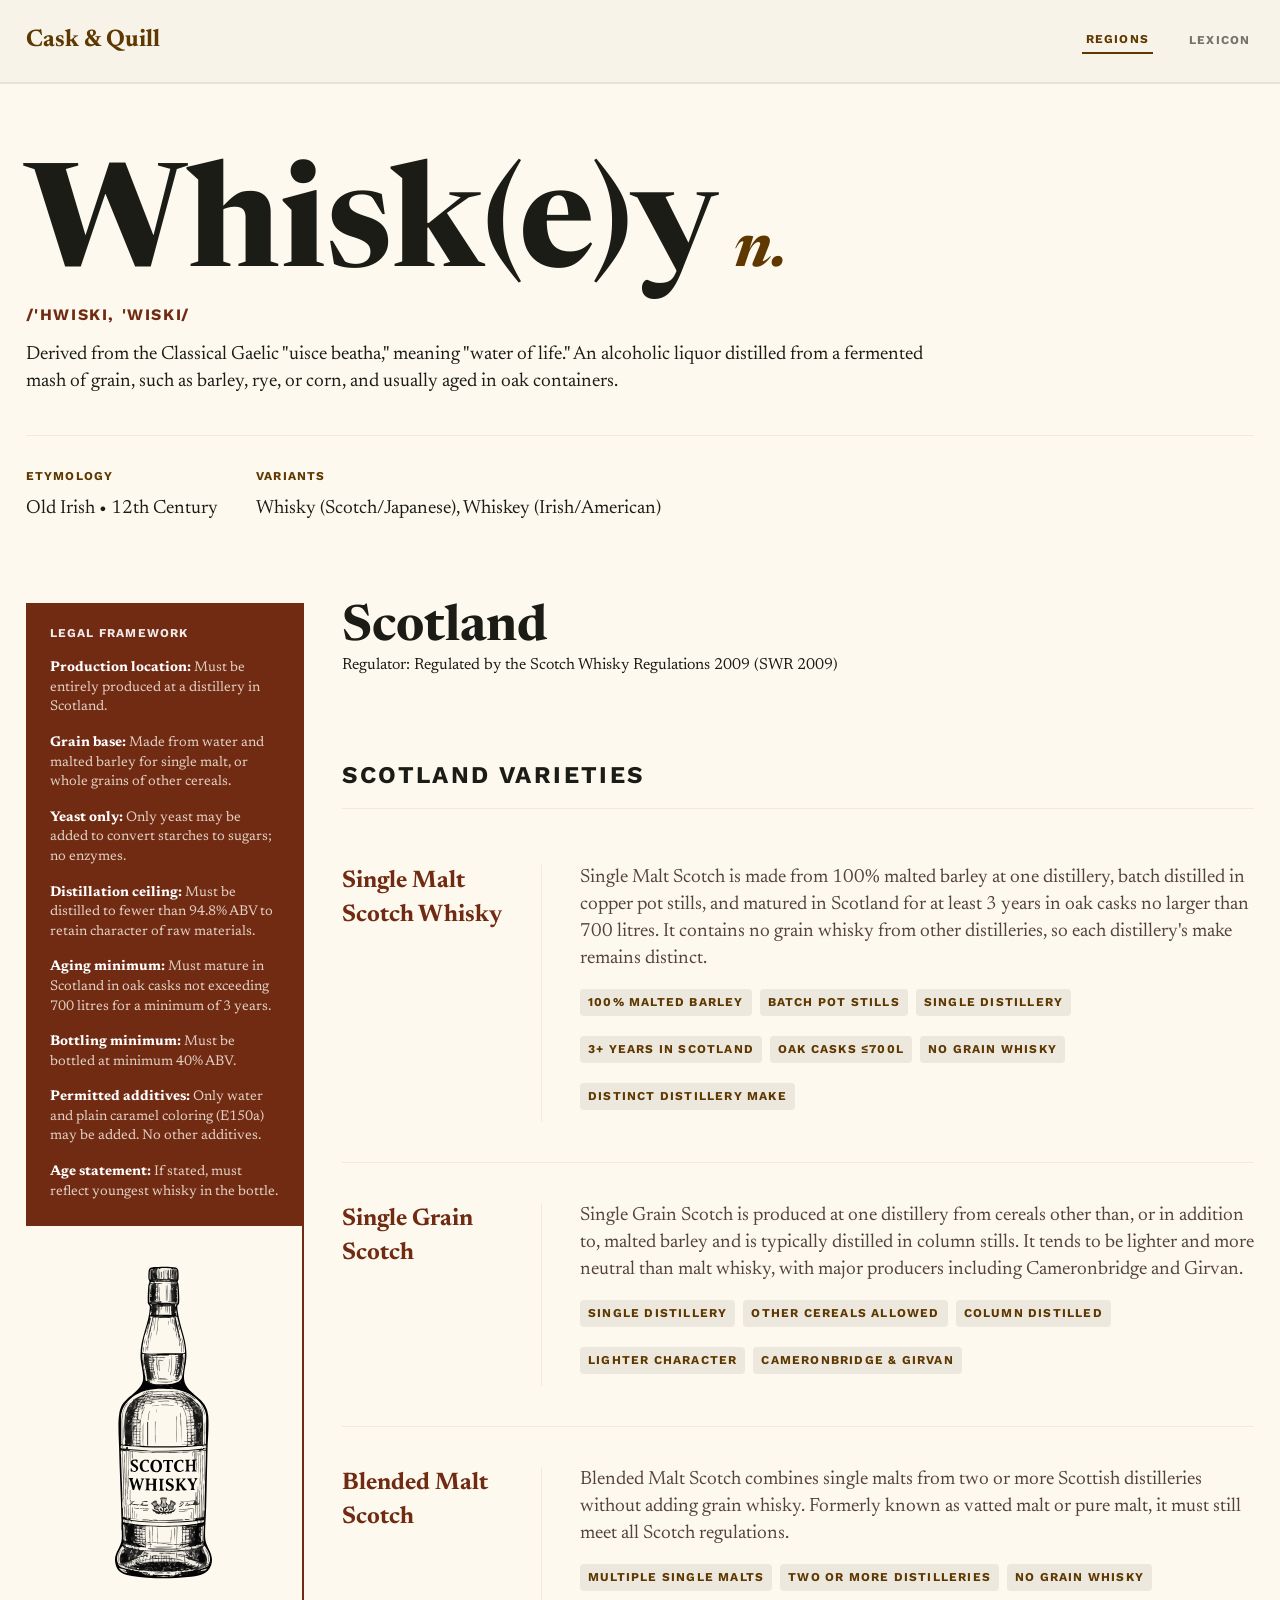
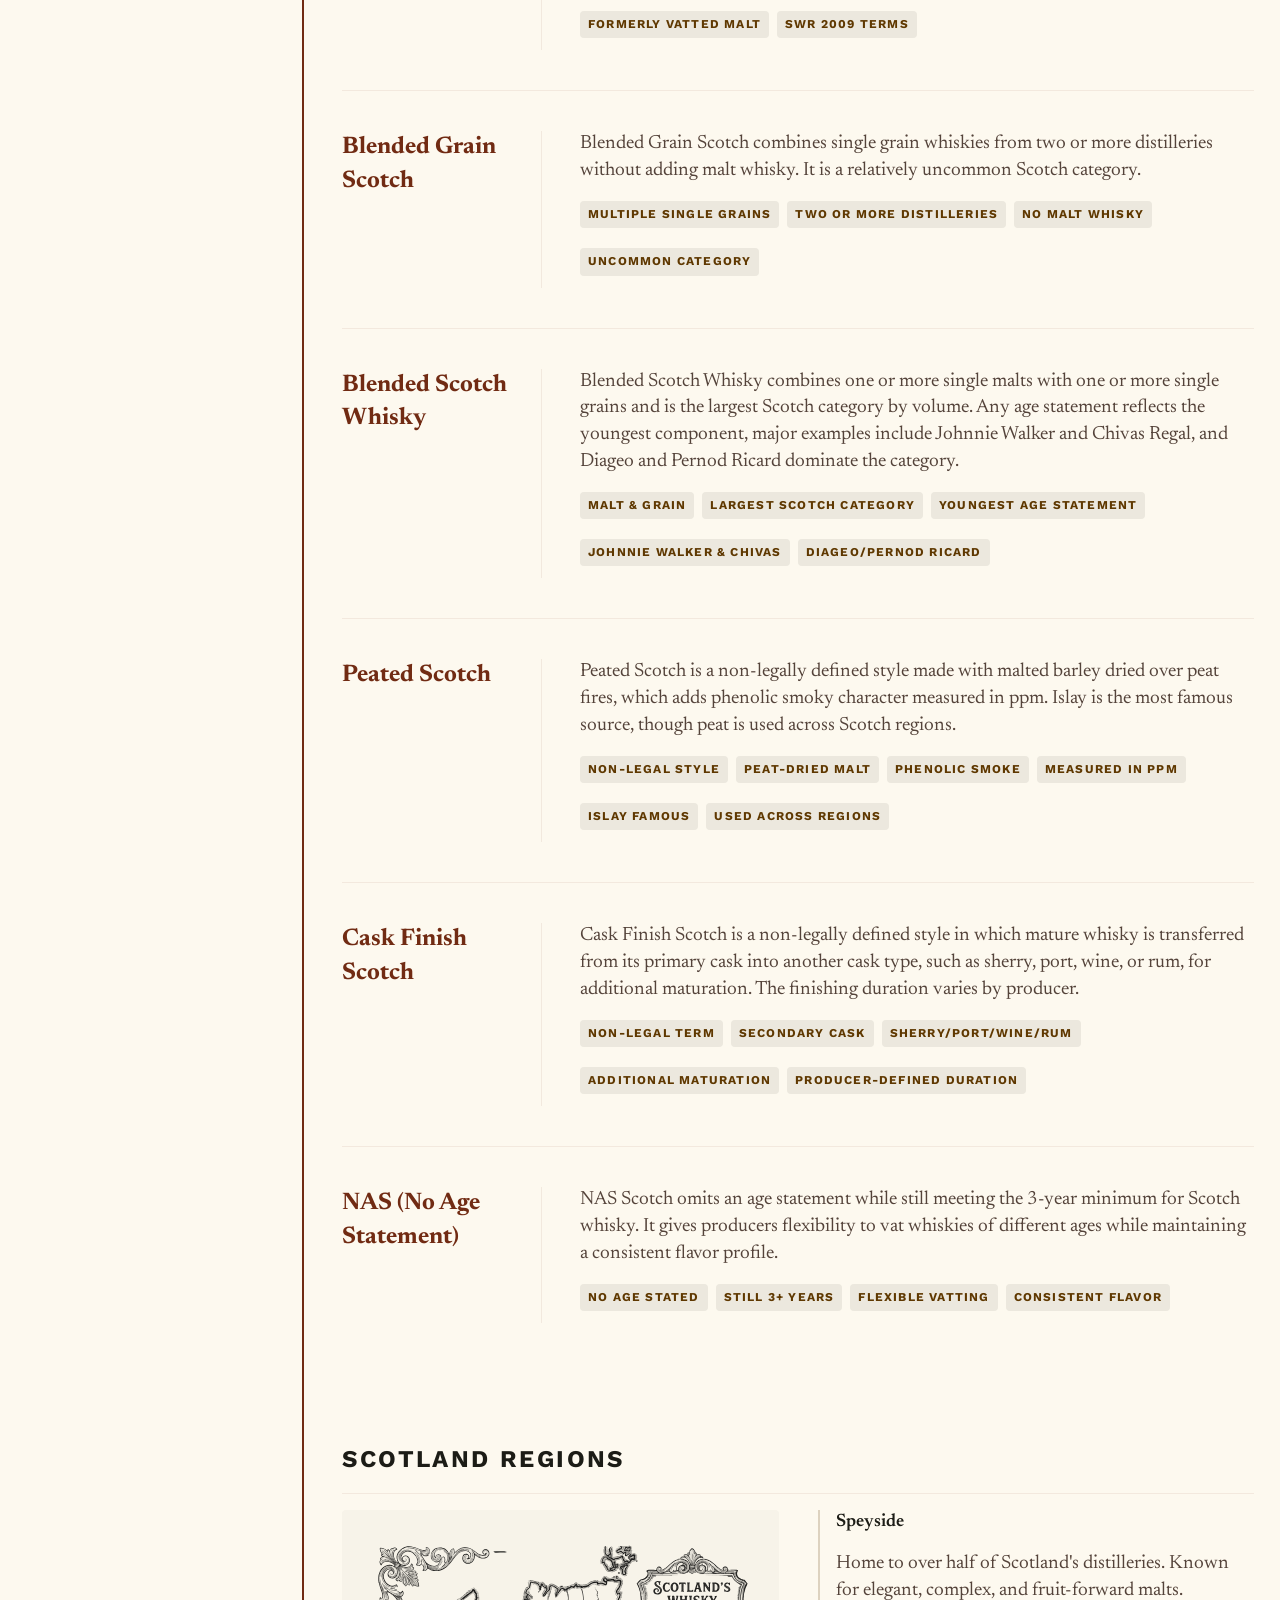
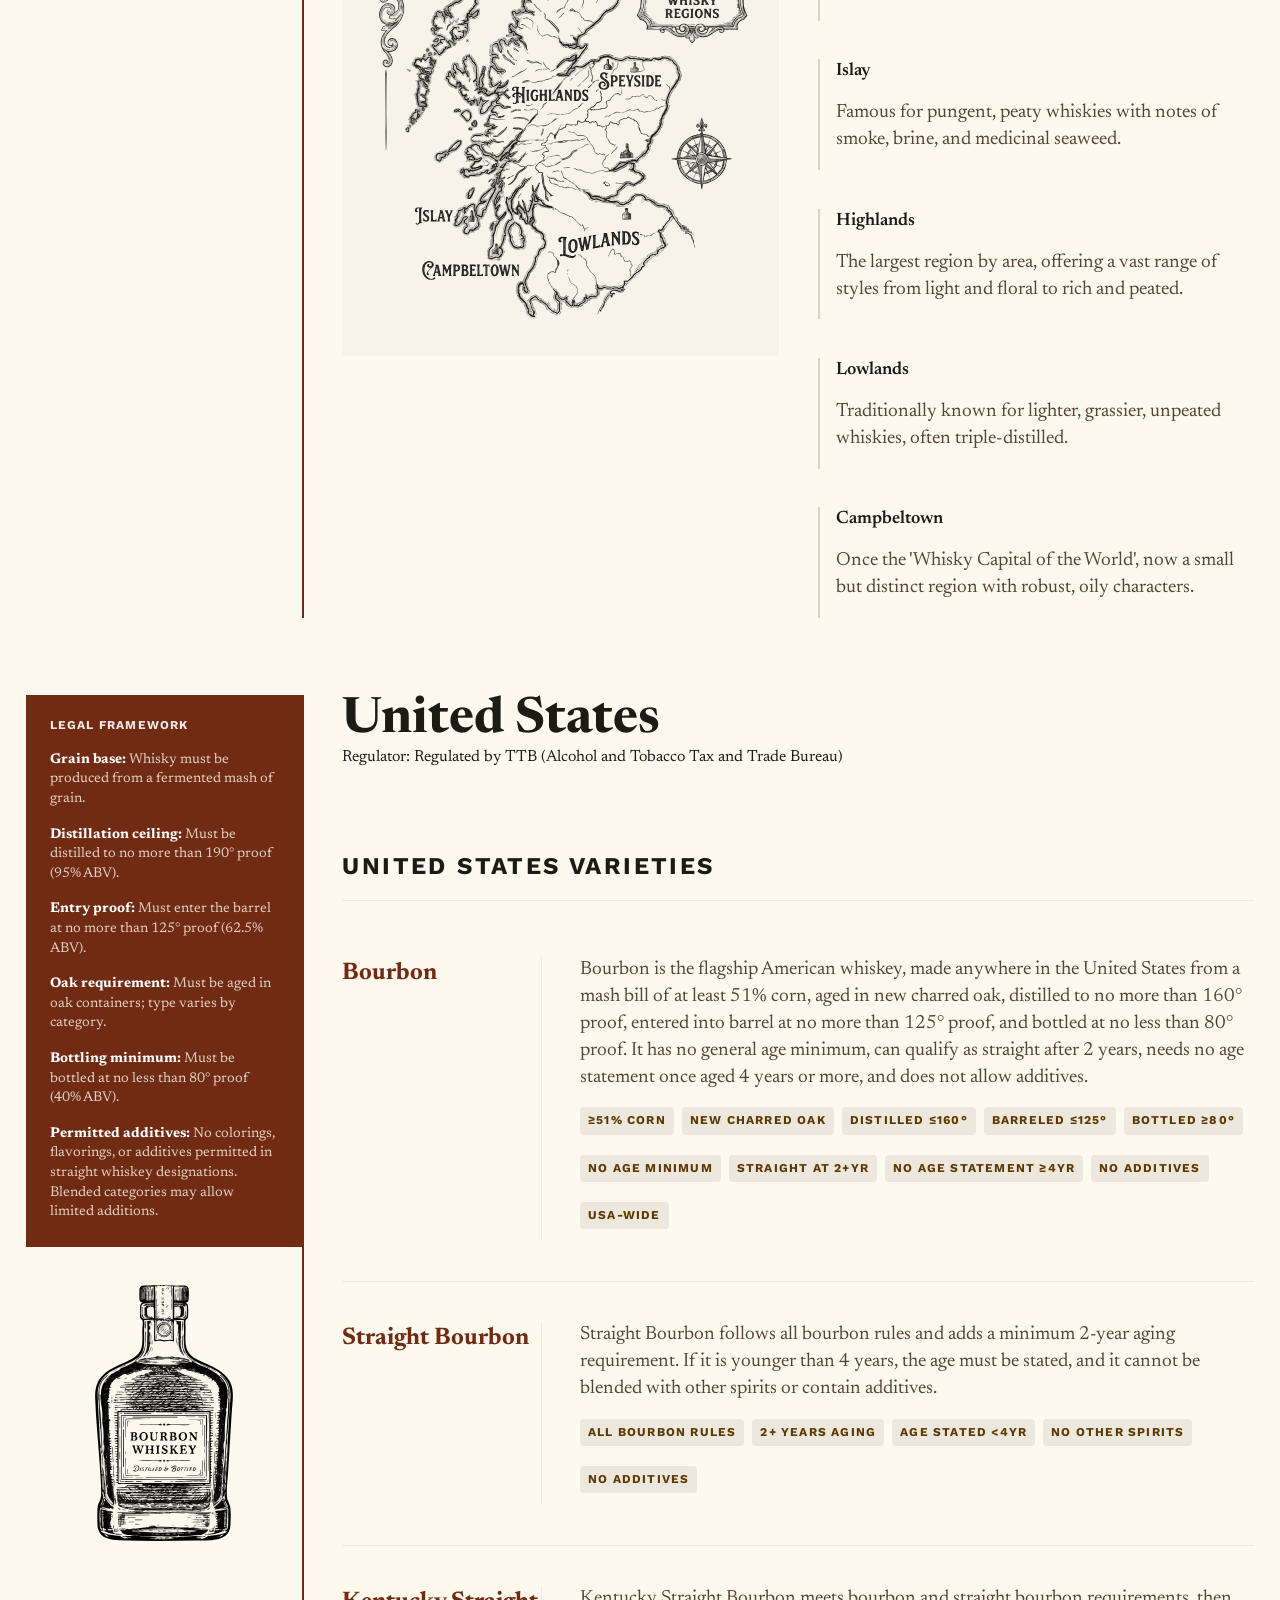
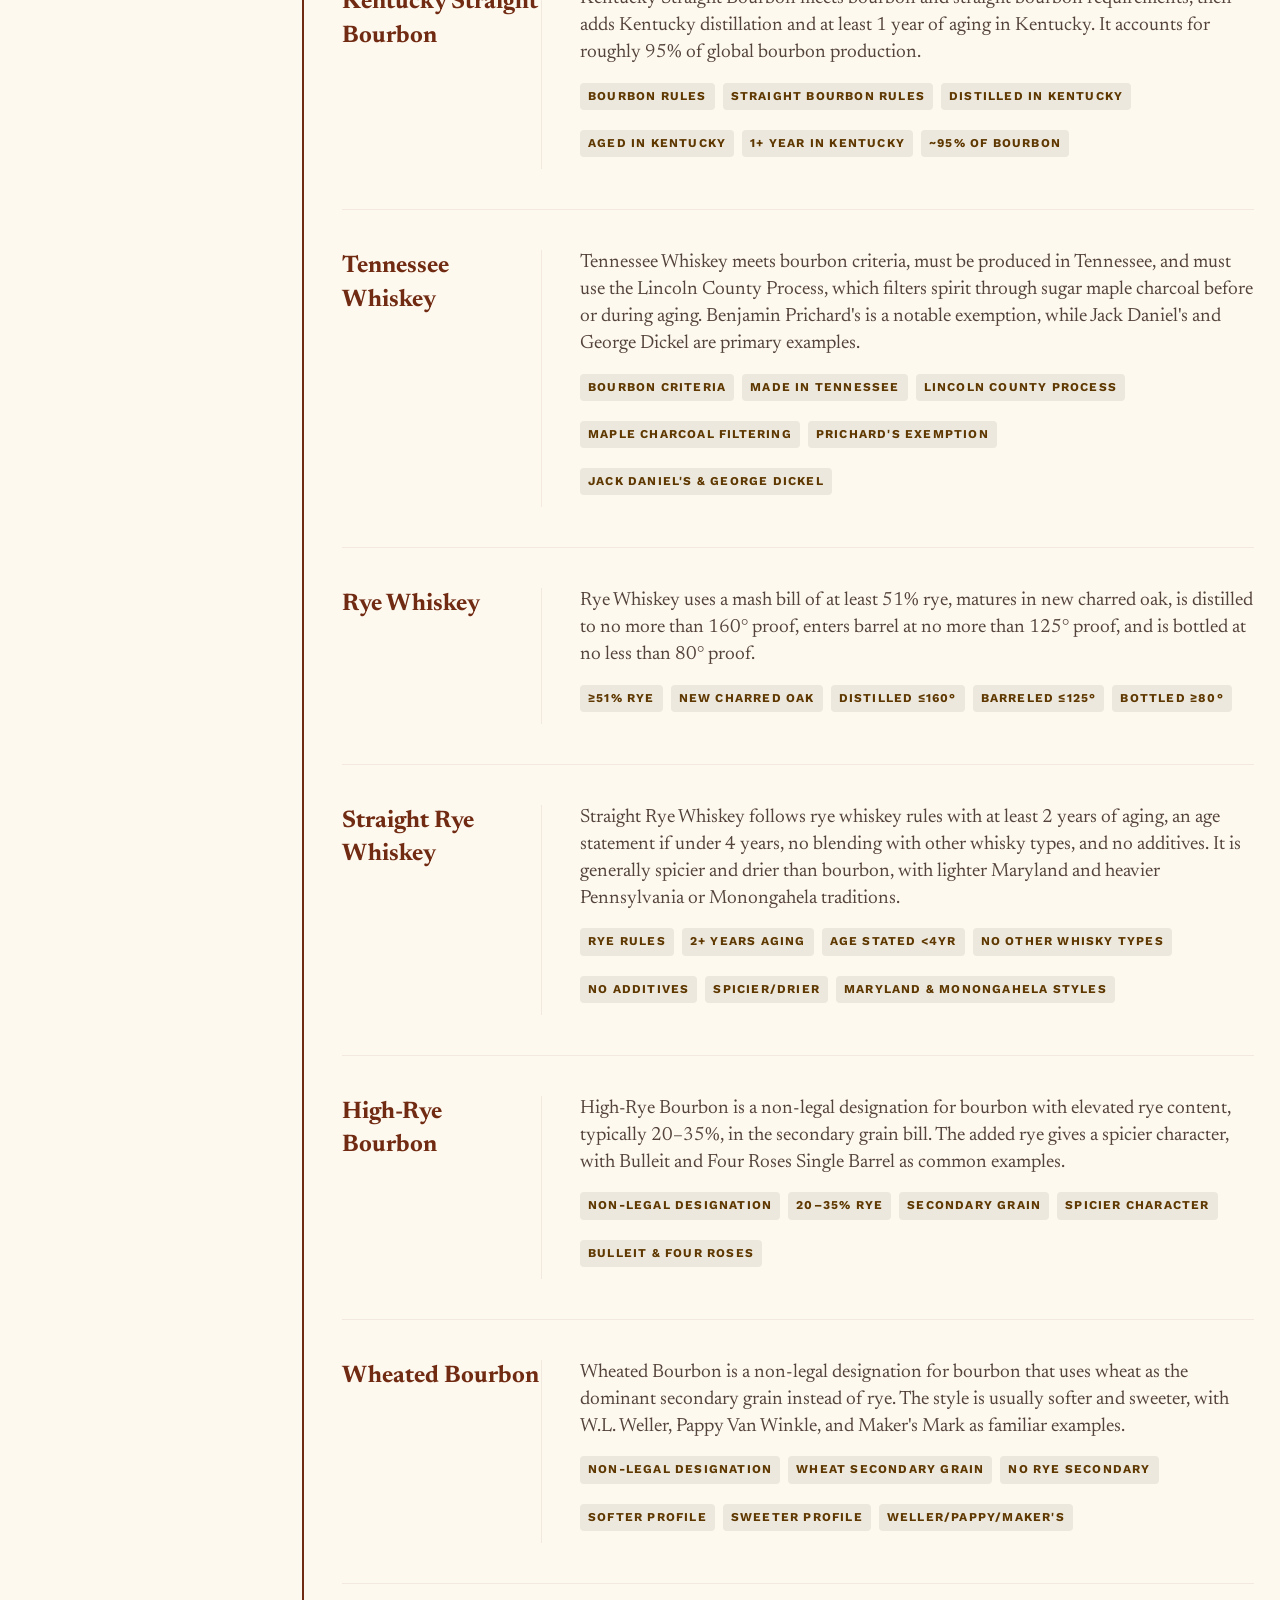
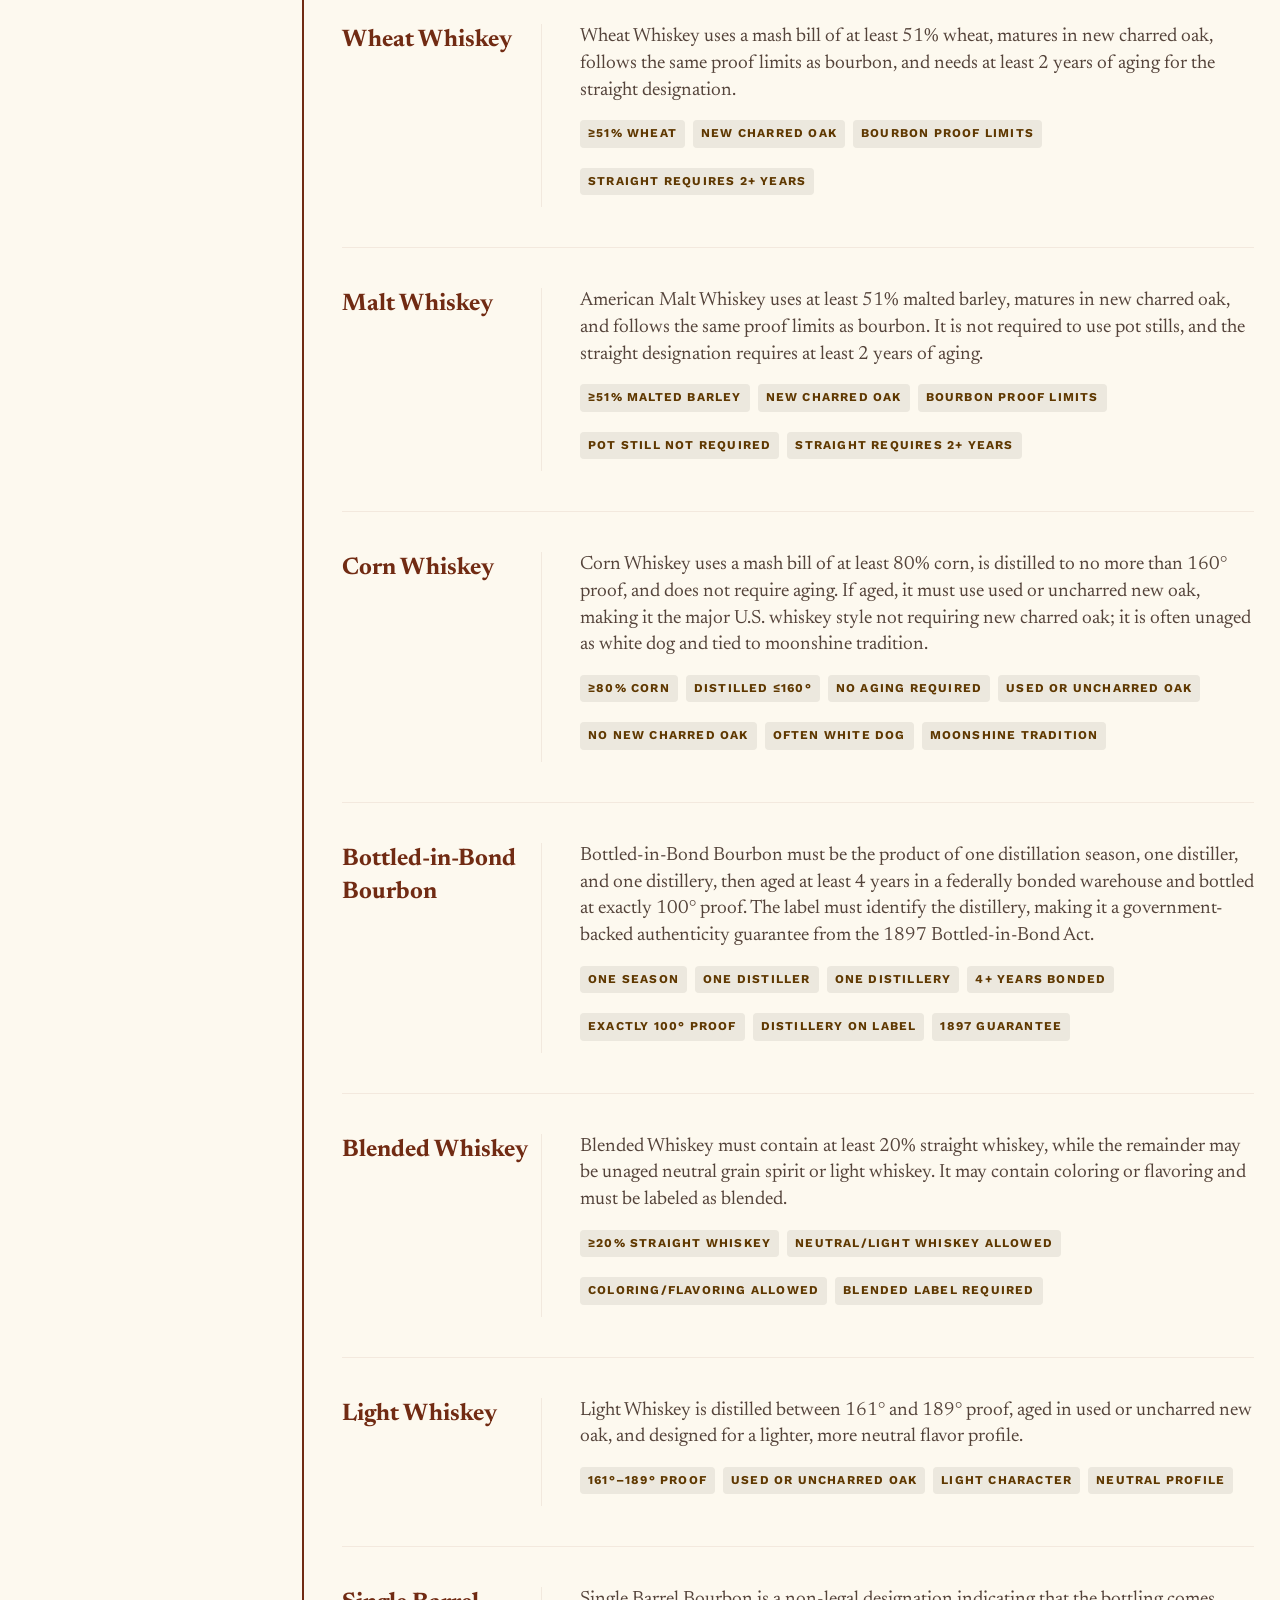
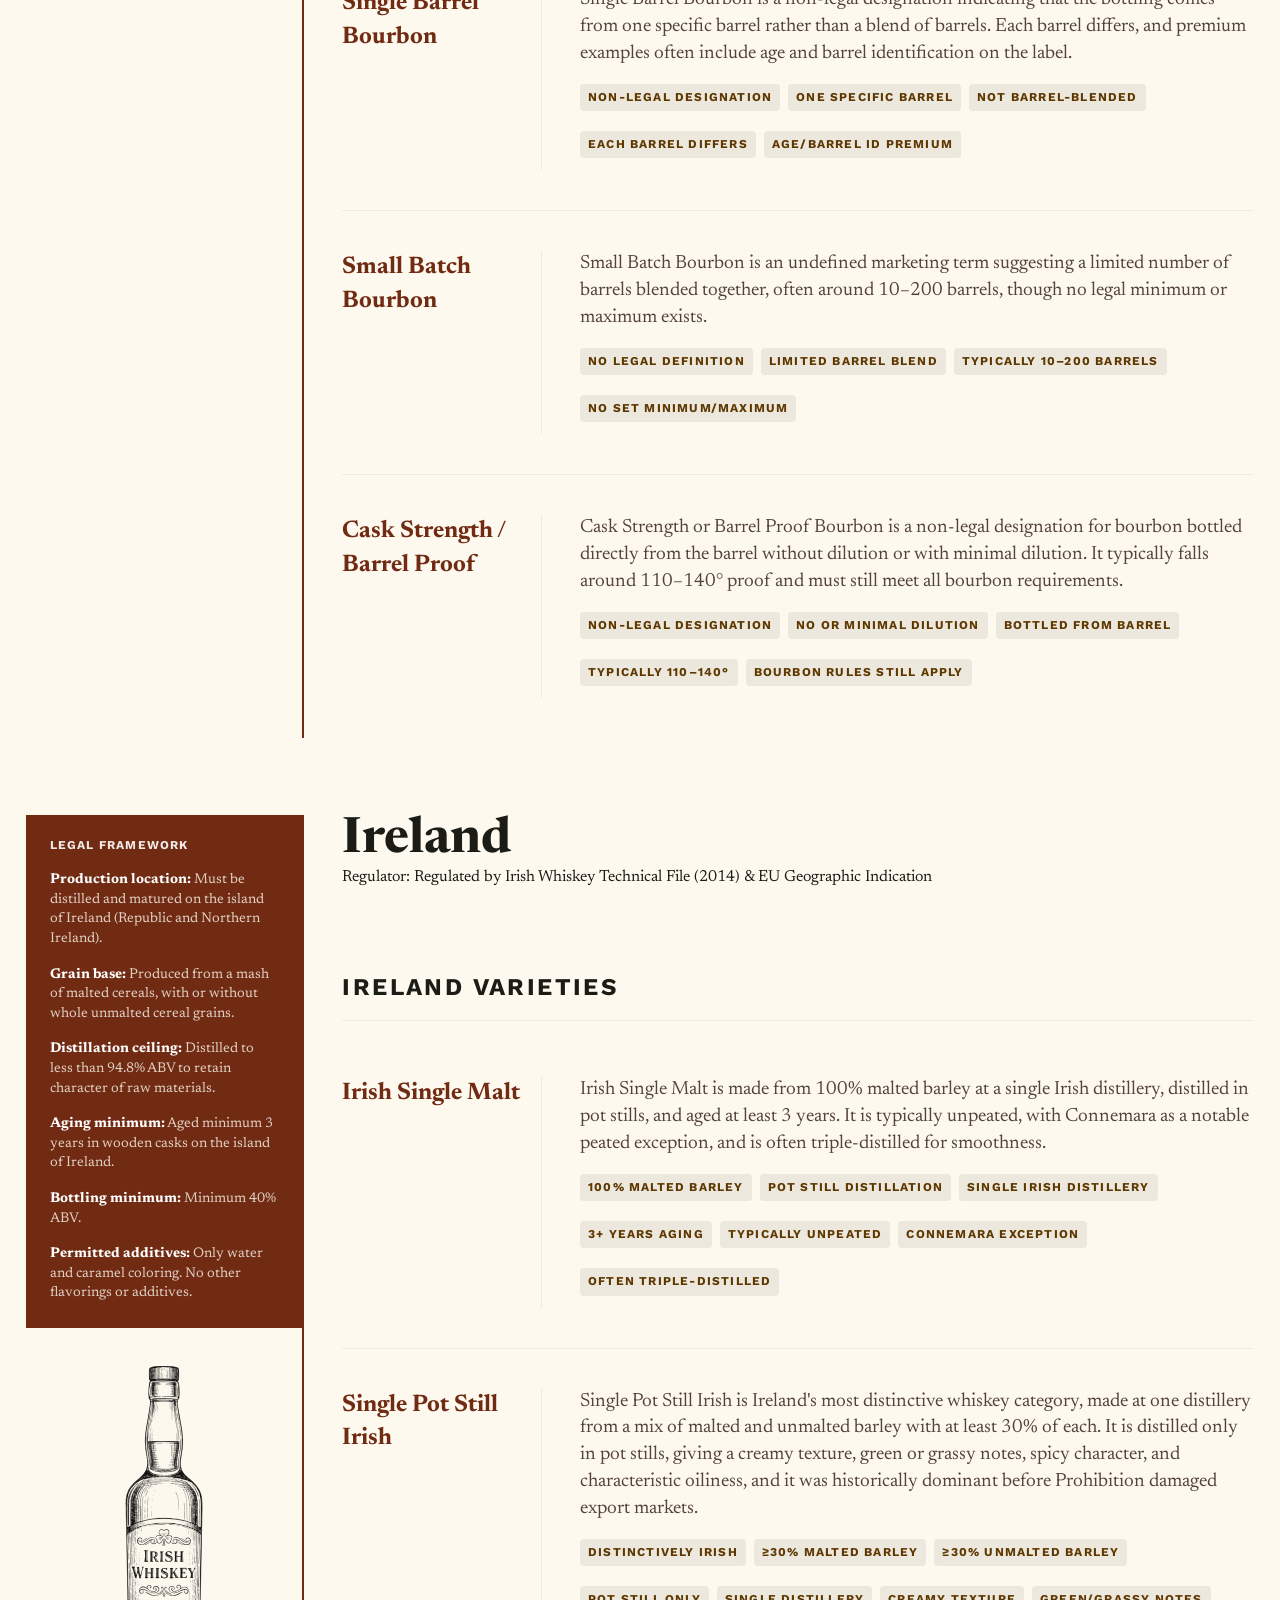
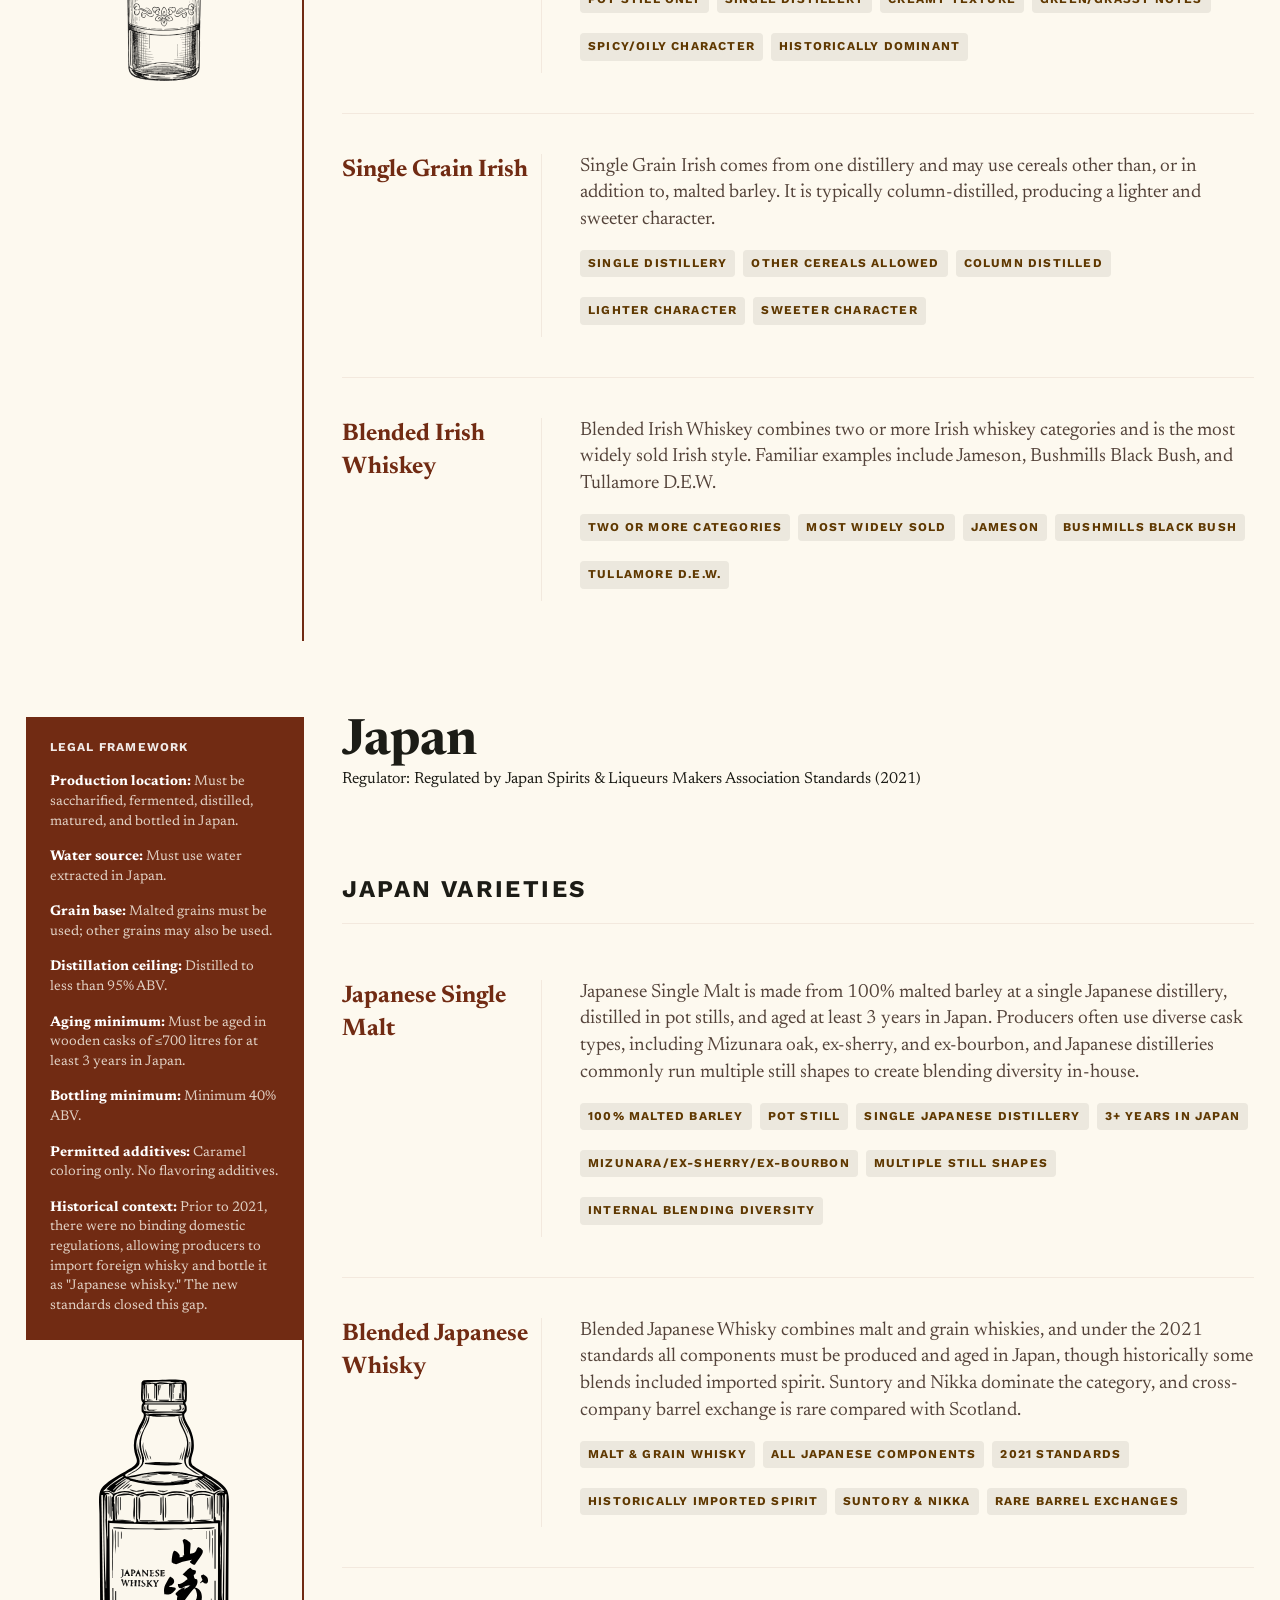
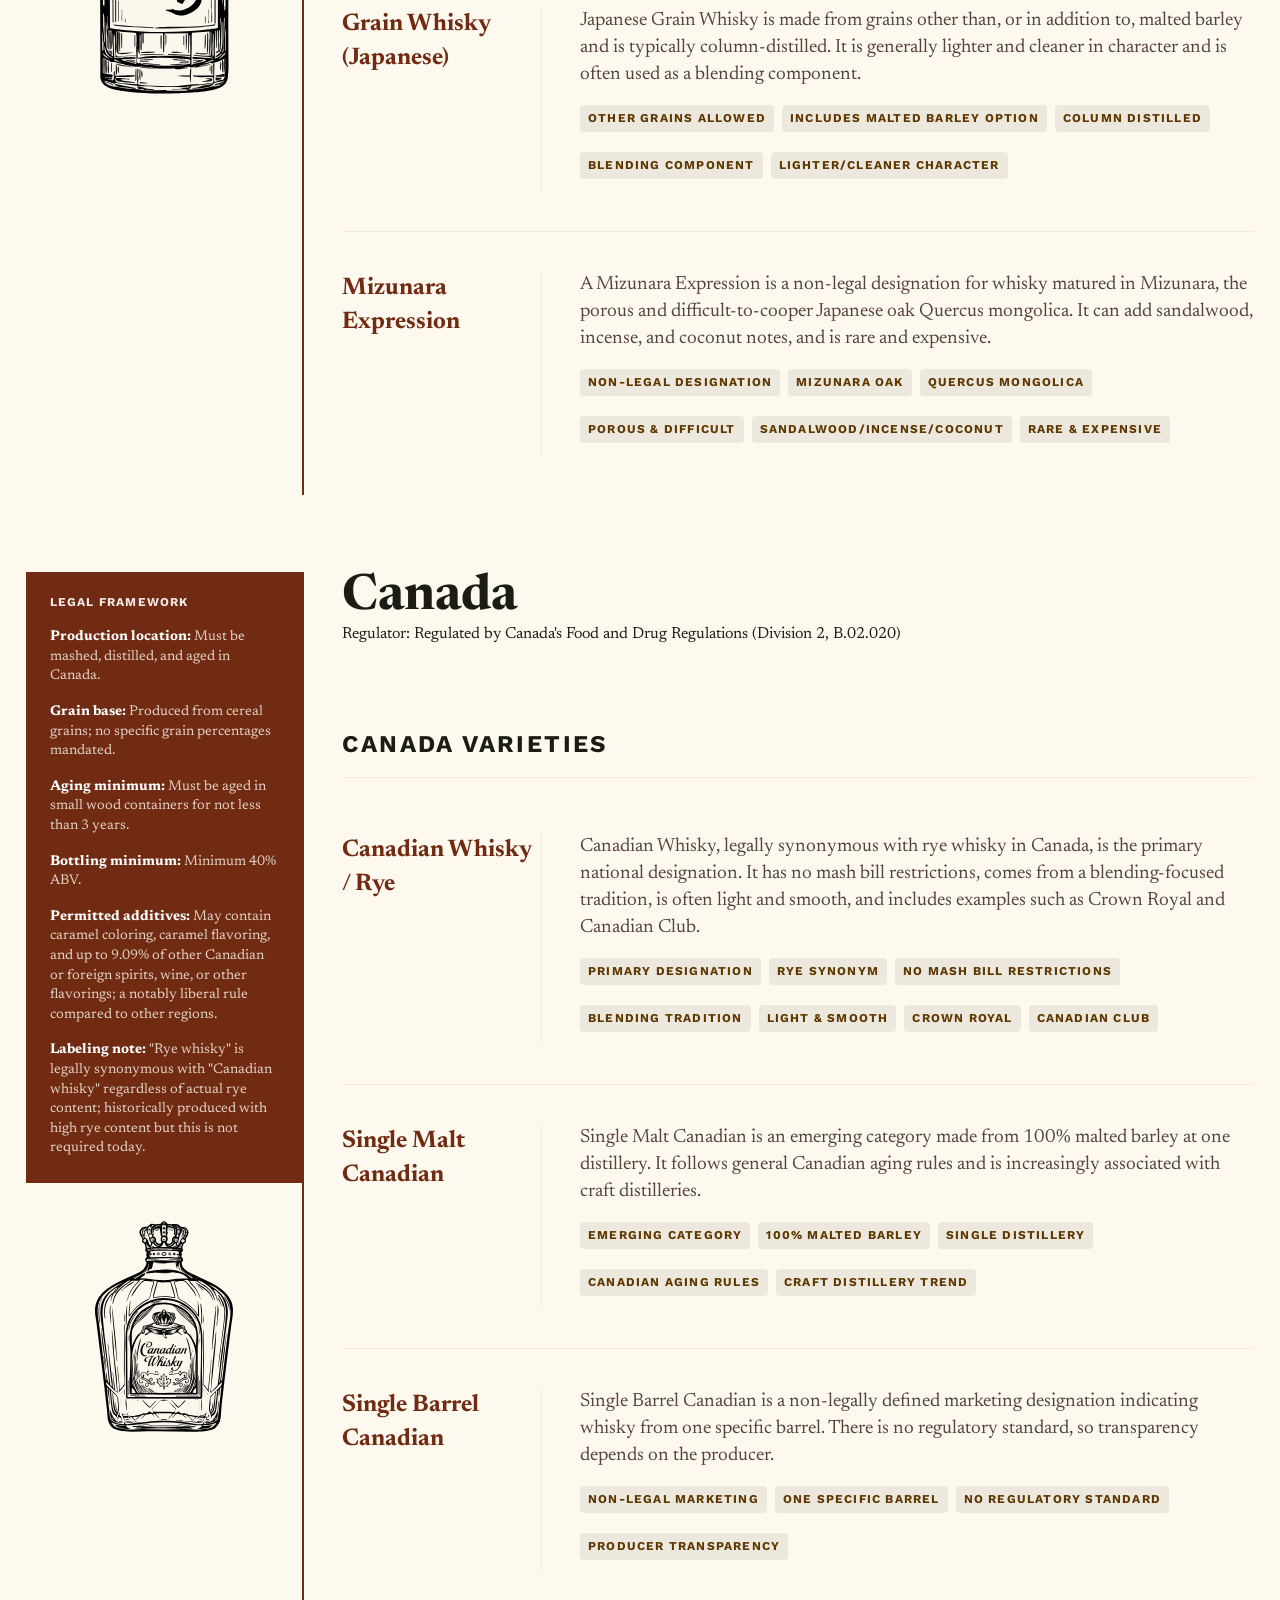
==== index.html @ dd154902 "initial pass at adding region content" ====
<!DOCTYPE html>
<html lang="en">
<head>
	<meta charset="UTF-8">
	<meta name="viewport" content="width=device-width, initial-scale=1.0">
	<title>The Whiskey Lexicon</title>
	<link rel="preconnect" href="https://fonts.googleapis.com">
	<link rel="preconnect" href="https://fonts.gstatic.com" crossorigin>
	<link href="https://fonts.googleapis.com/css2?family=Newsreader:ital,opsz,wght@0,6..72,200..800;1,6..72,200..800&family=Work+Sans:wght@300;400;500;600;700&display=swap" rel="stylesheet">
	<link rel="stylesheet" href="assets/styles/styles.css">
</head>
<body>
	<div id="app">
		<header class="header">
			<nav class="nav">
				<a class="nav-title text-heading-md leading-normal" href="/">Cask & Quill</a>
				<div class="nav-buttons">
					<a id="regions-btn" class="button nav-btn active" href="/">Regions</a>
					<a id="lexicon-btn" class="button nav-btn" href="/lexicon/">Lexicon</a>
				</div>
			</nav>
		</header>

		<main class="main-content">
			<div class="regions-container">
				<section class="hero grid">
					<div class="hero-heading grid-col-md-9">
						<h1 class="hero-title">Whisk(e)y <span class="hero-title-note text-display-sm italic">n.</span></h1>
						<p class="text-label-md">/'hwiski, 'wiski/</p>
						<p>Derived from the Classical Gaelic "uisce beatha," meaning "water of life." An alcoholic liquor distilled from a fermented mash of grain, such as barley, rye, or corn, and usually aged in oak containers.</p>
					</div>
					<div class="hero-meta grid-col-full">
						<div class="meta-item">
							<p class="text-label">Etymology</p>
							<p>Old Irish • 12th Century</p>
						</div>
						<div class="meta-item">
							<p class="text-label">Variants</p>
							<p>Whisky (Scotch/Japanese), Whiskey (Irish/American)</p>
						</div>
					</div>
				</section>

				<div id="regions-list" class="regions-list grid">
					<!-- Regions will be populated by JavaScript -->
				</div>
			</div>
		</main>
	</div>

	<script src="assets/scripts/data/lexicon.js"></script>
	<script src="assets/scripts/data/regions.js"></script>
	<script src="assets/scripts/scripts.js"></script>
</body>
</html>
---- assets/styles/styles.css ----
@layer variables, base, layout, components, utilities, themes;

/* Import all CSS layers */
@import "variables.css" layer(variables);
@import "base/base.css" layer(base);
@import "base/grid.css" layer(base);
@import "base/typography.css";
@import "layout.css" layer(layout);
@import "components/hero.css" layer(components);
@import "components/lexicon.css" layer(components);
@import "components/regions.css" layer(components);
@import "utilities.css" layer(utilities);
@import "themes/theme-accent.css" layer(themes);
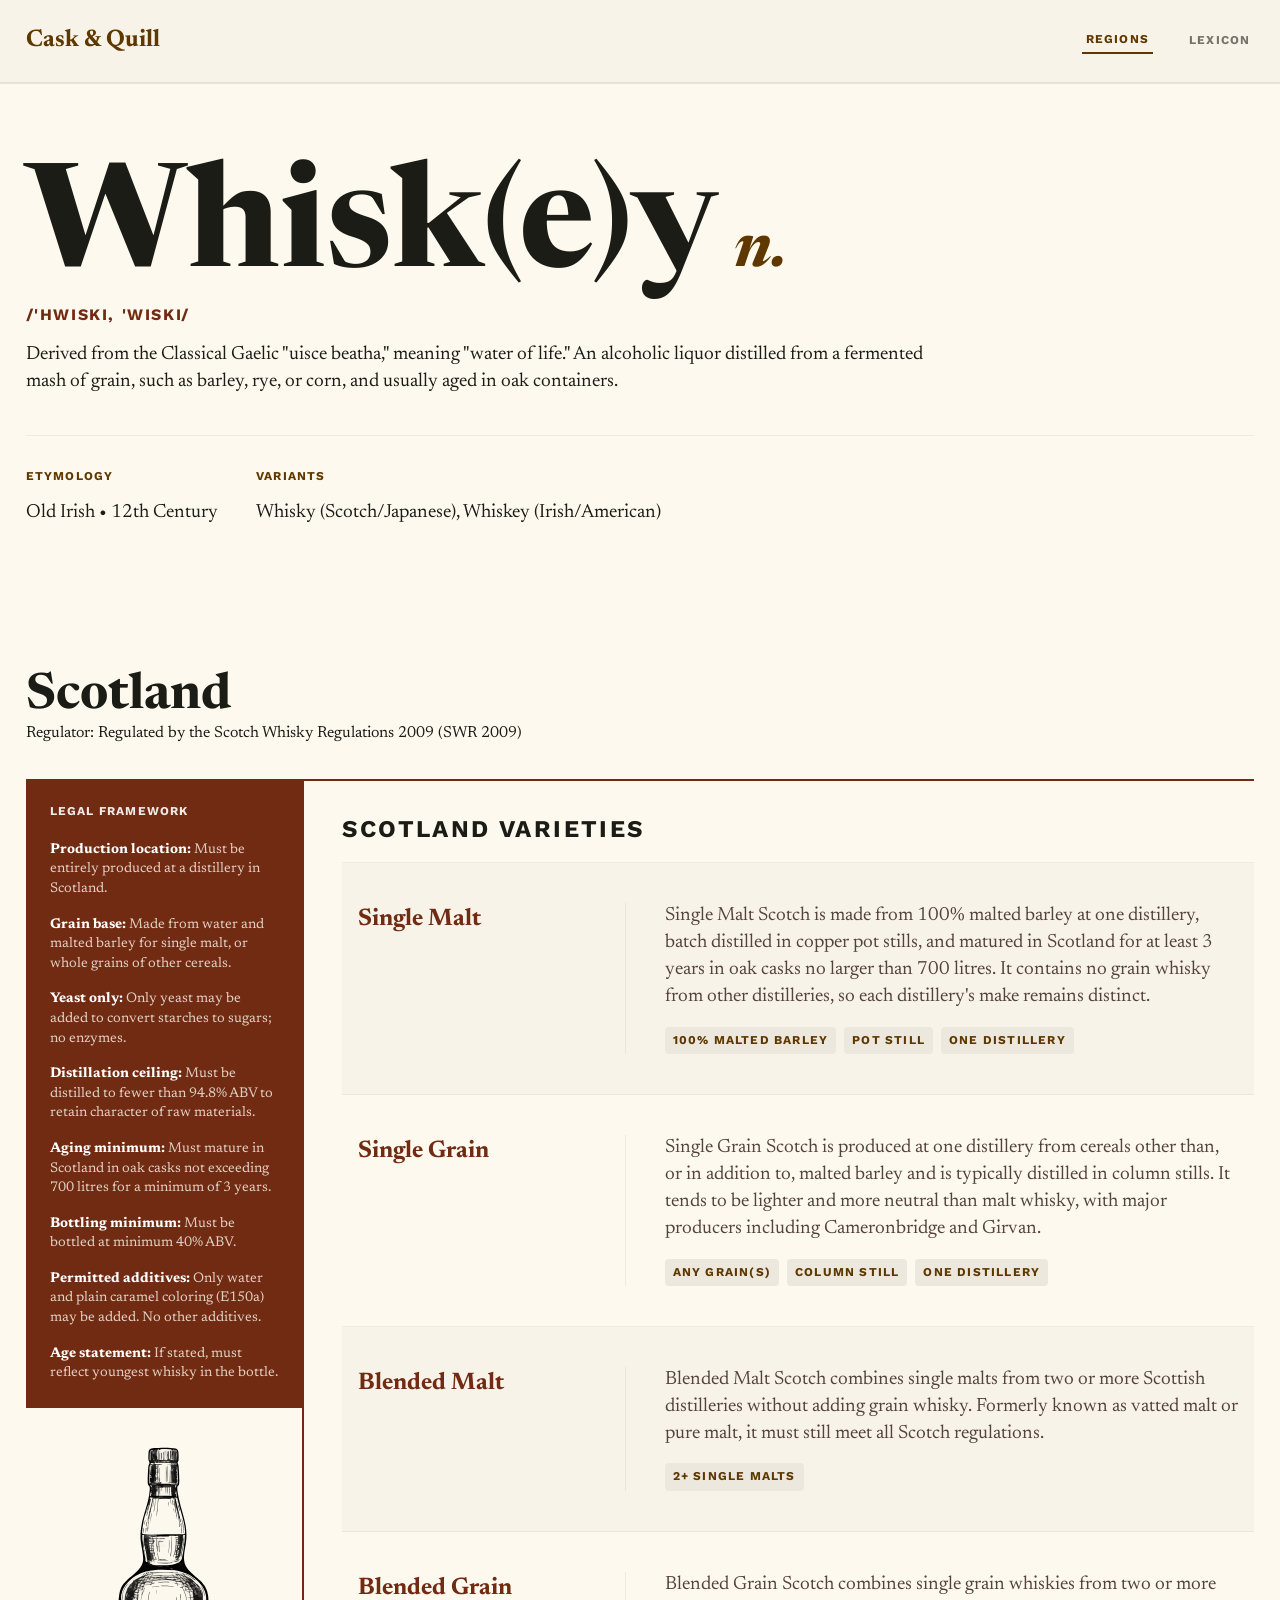
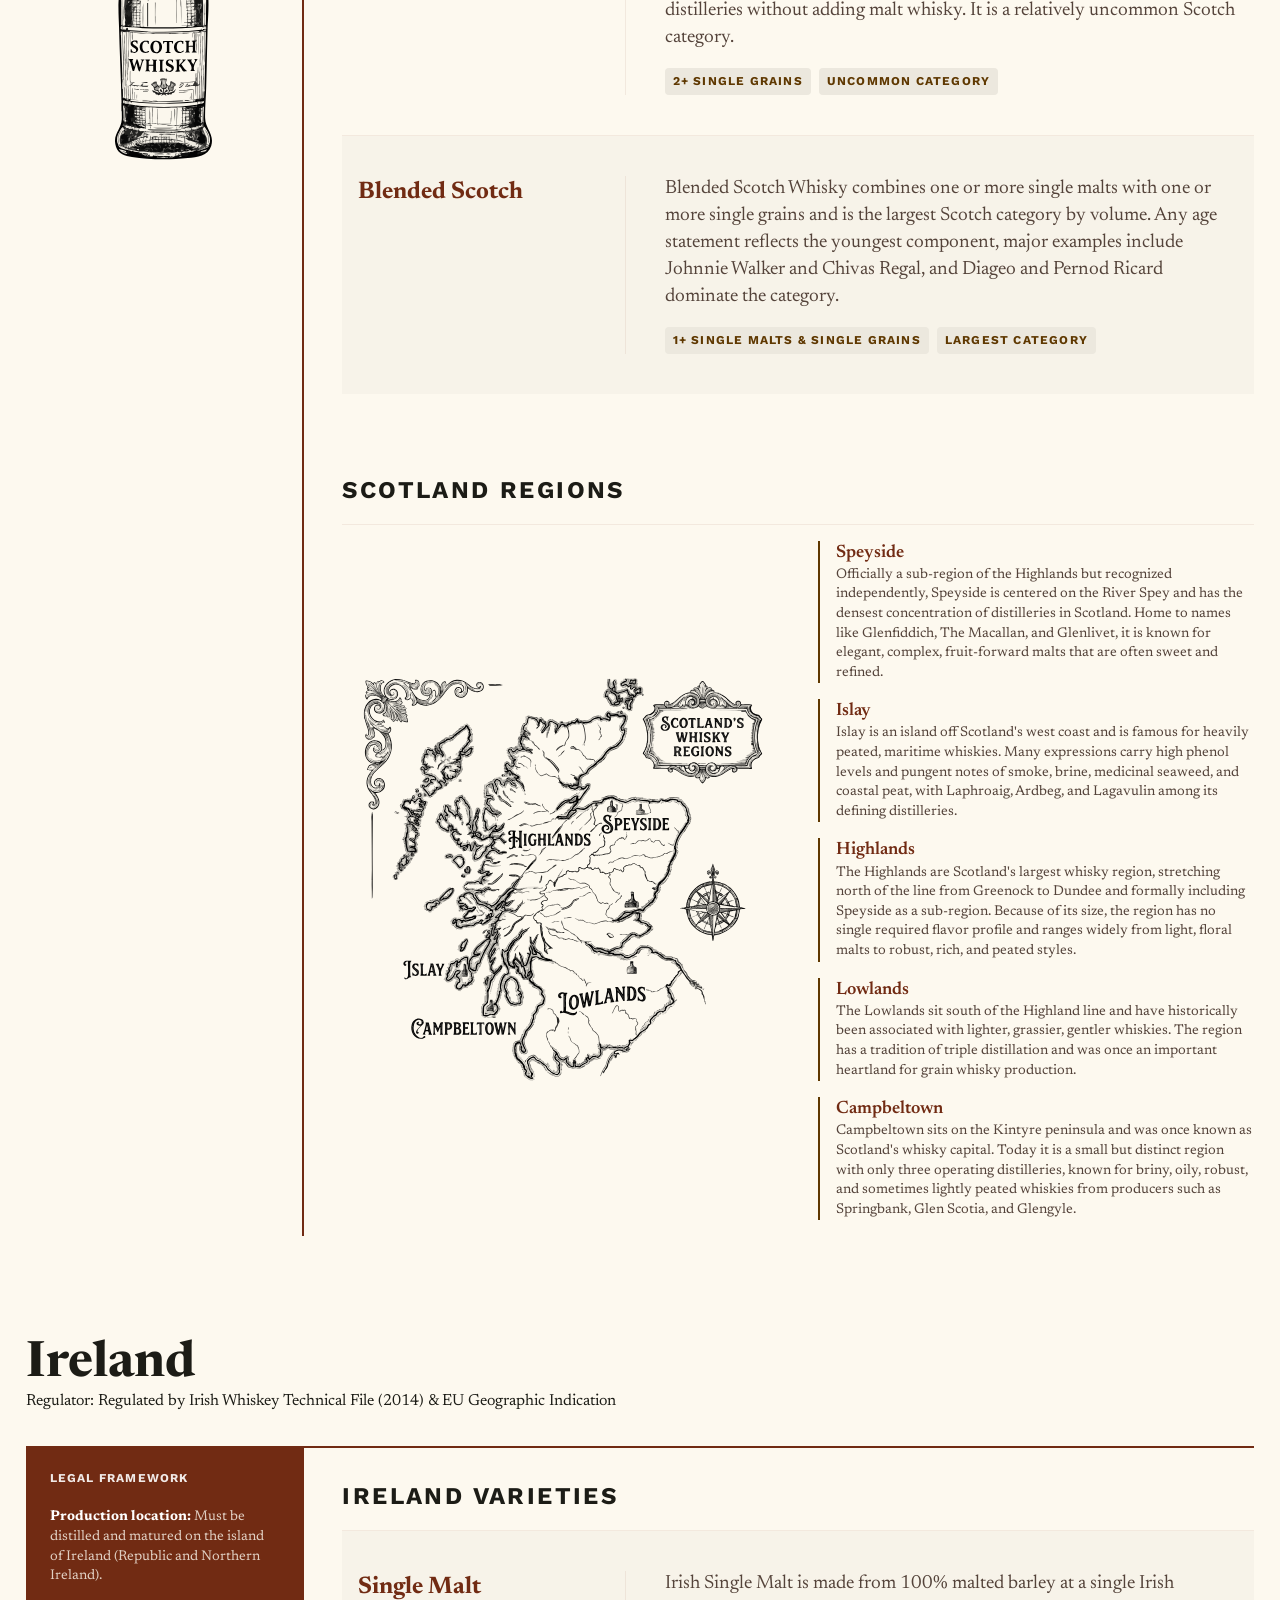
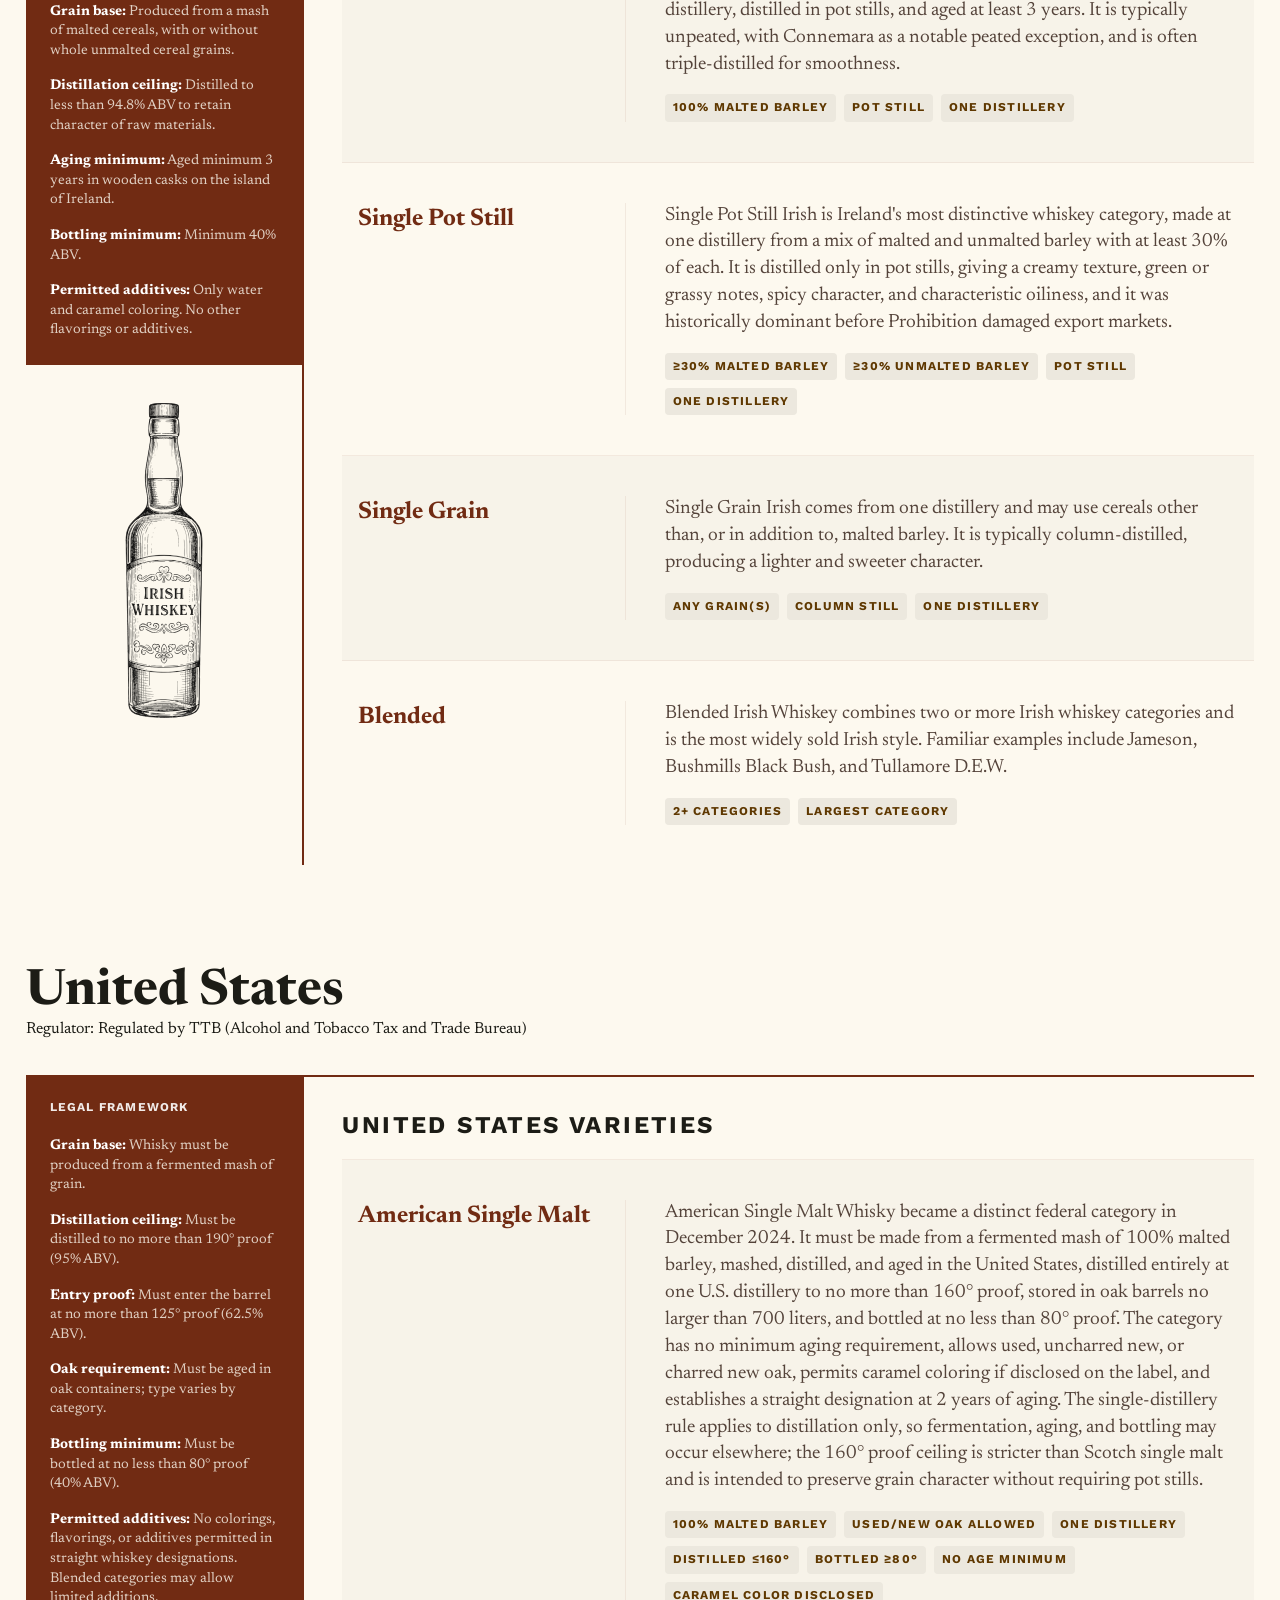
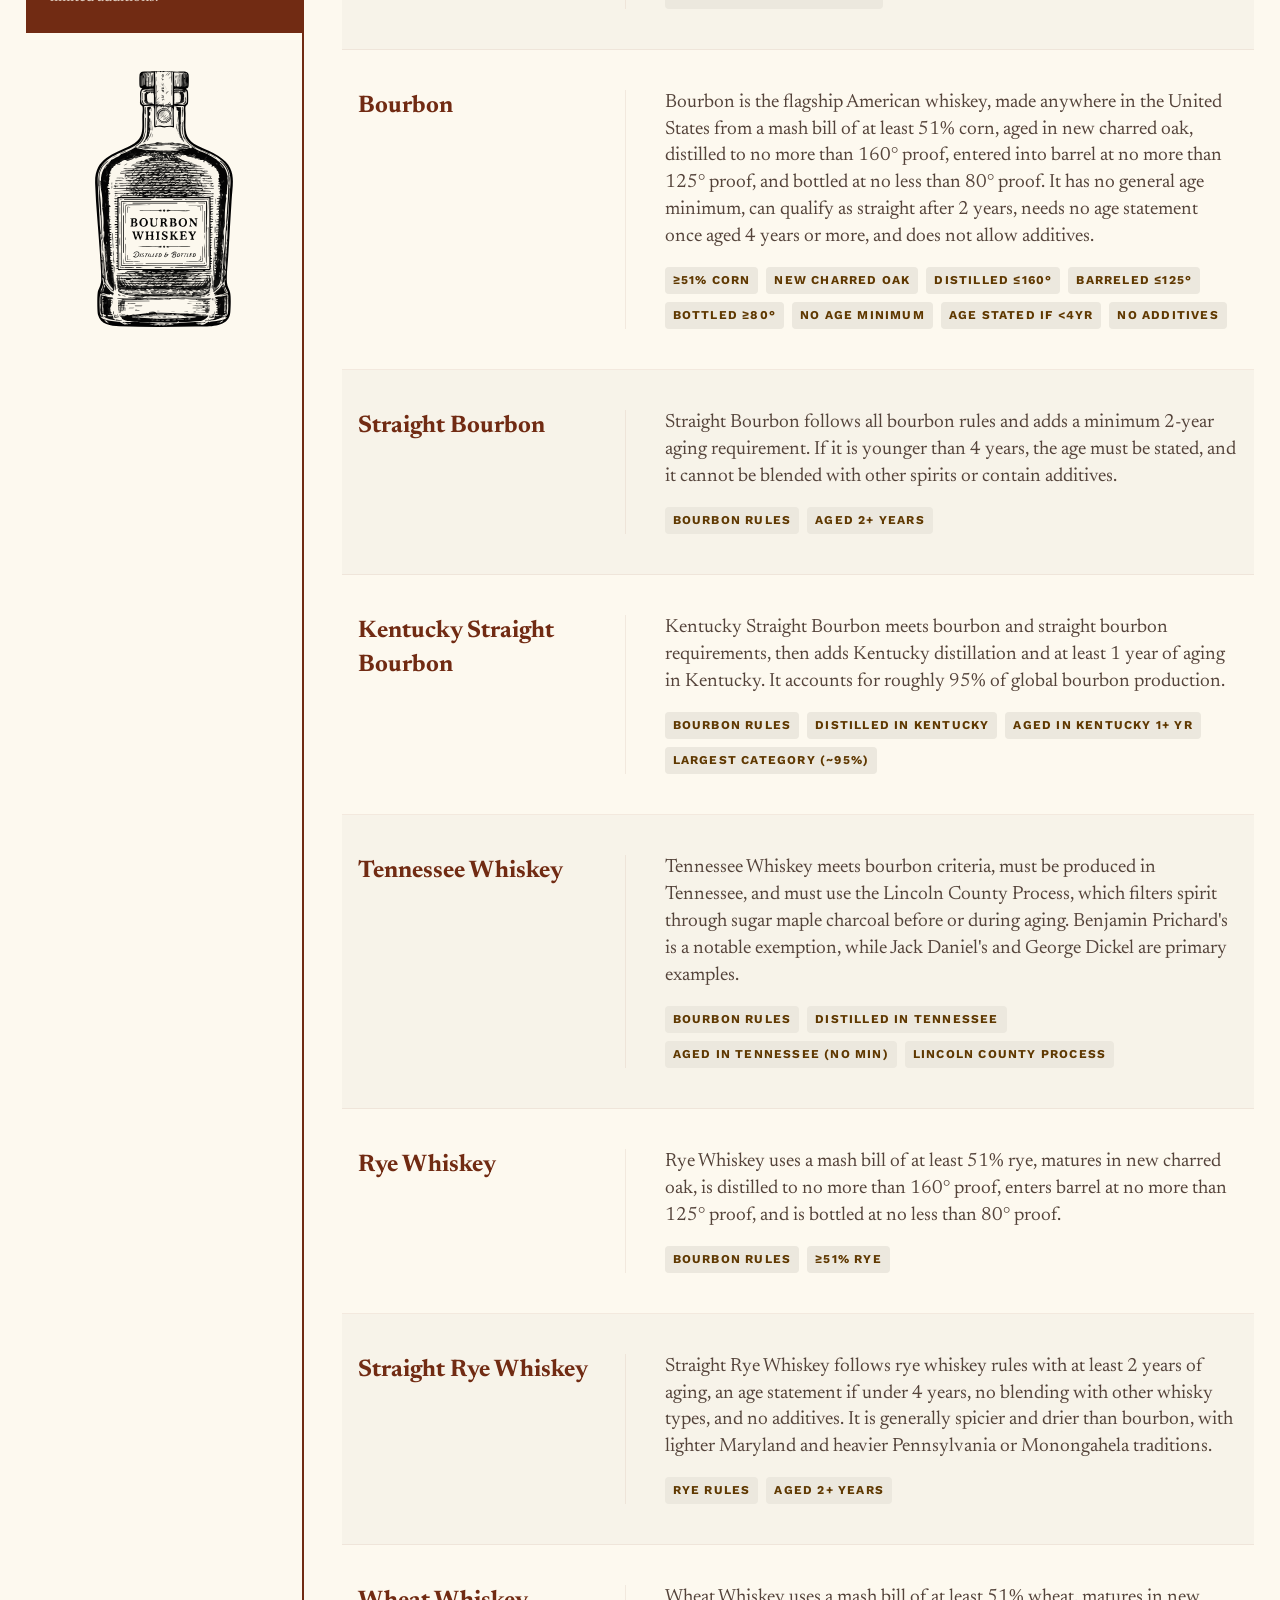
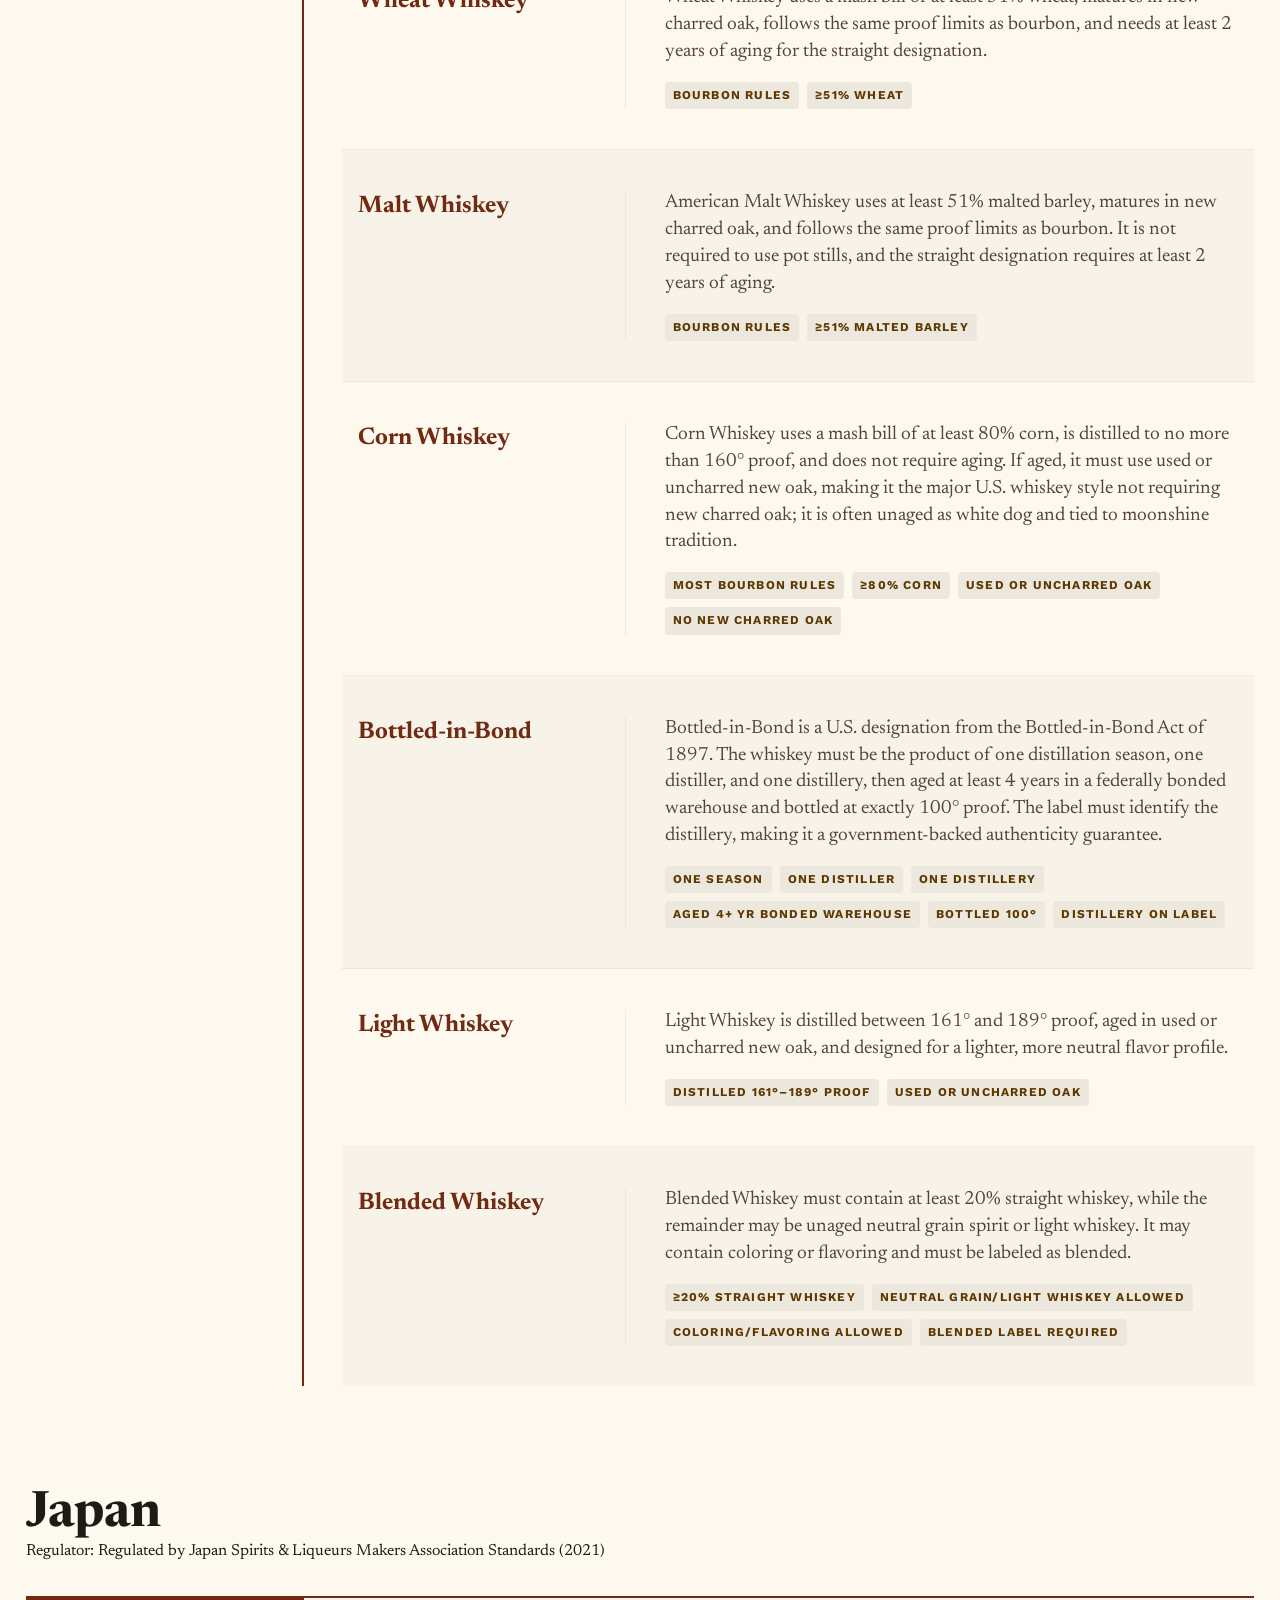
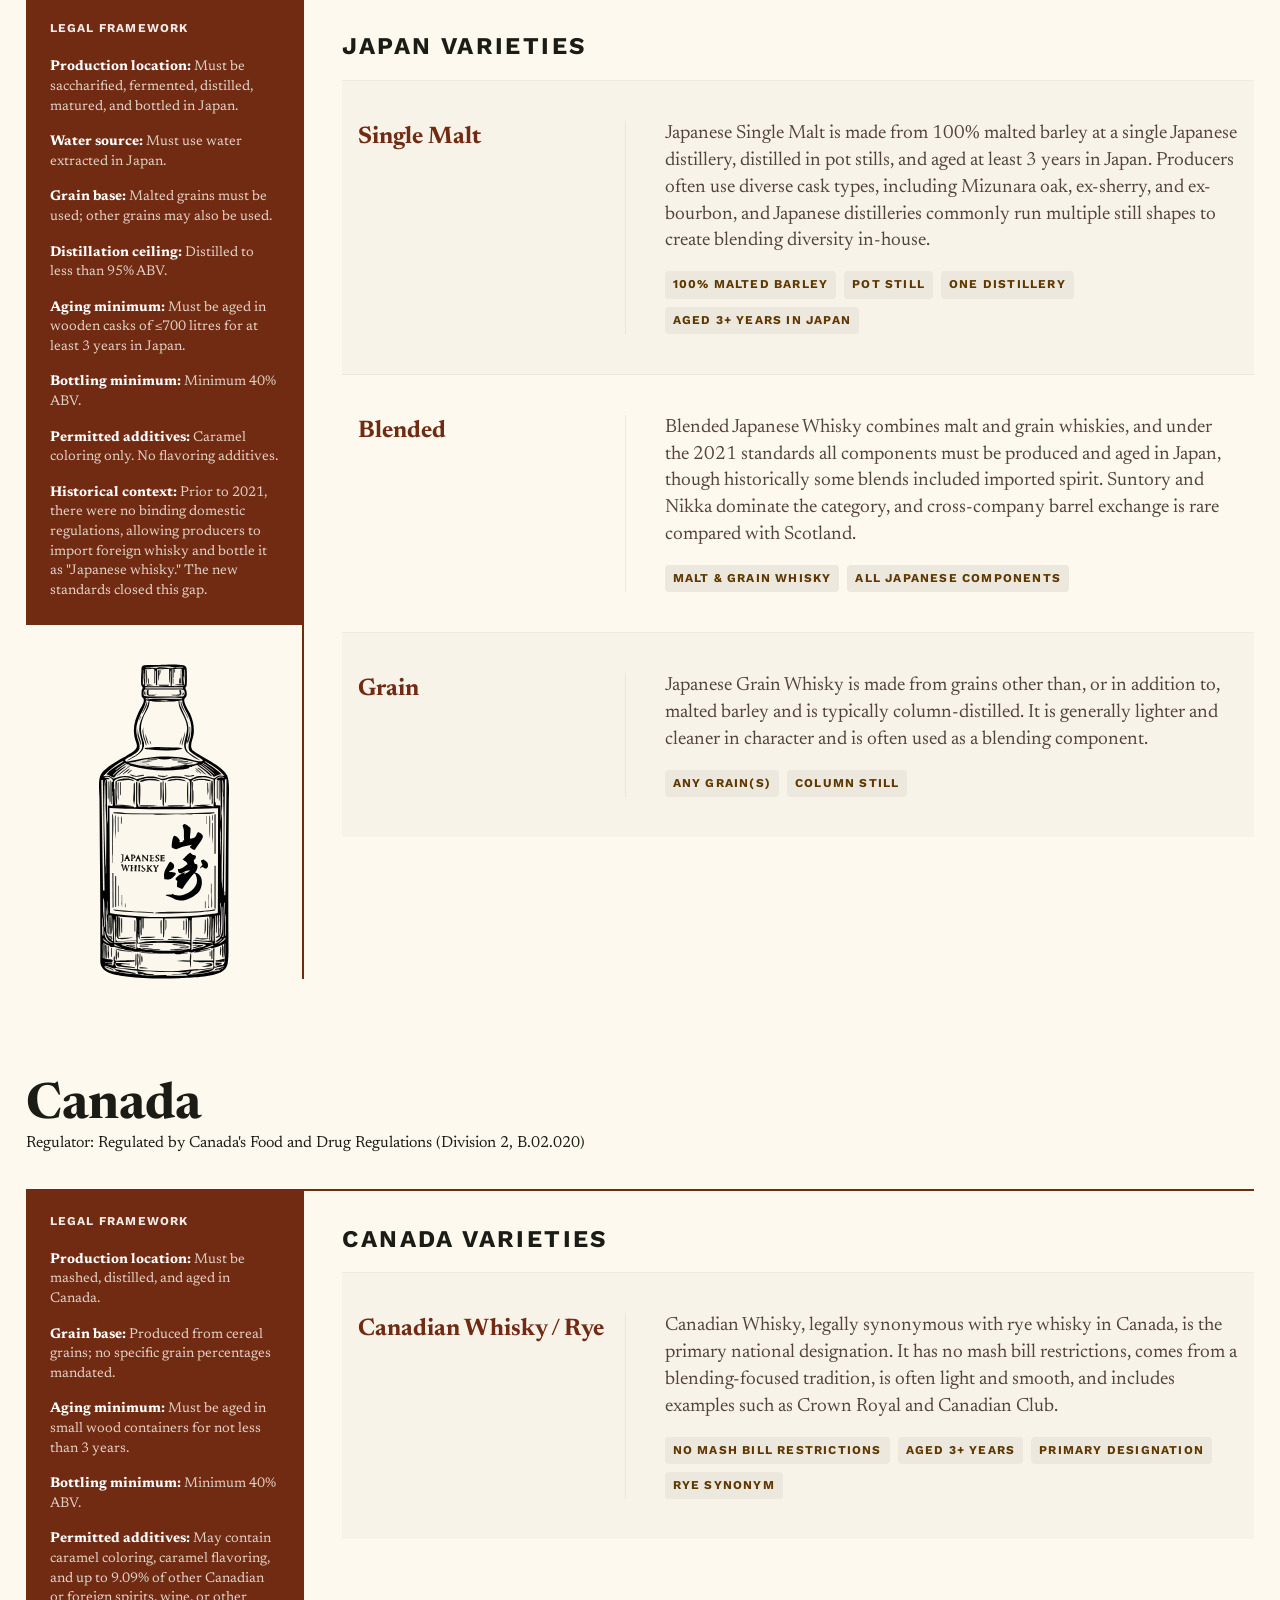
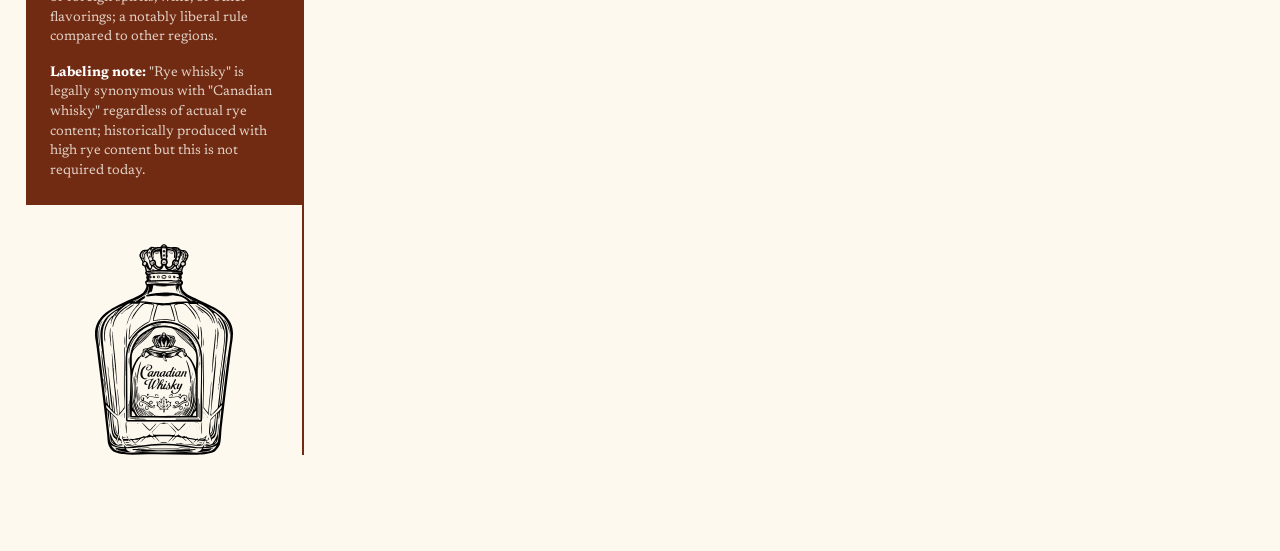
==== commit 5d3d7b56: "adjust layout of regions" ====
--- a/index.html
+++ b/index.html
@@ -41,7 +41,7 @@
 					</div>
 				</section>
 
-				<div id="regions-list" class="regions-list grid">
+				<div id="regions-list" class="regions-list">
 					<!-- Regions will be populated by JavaScript -->
 				</div>
 			</div>
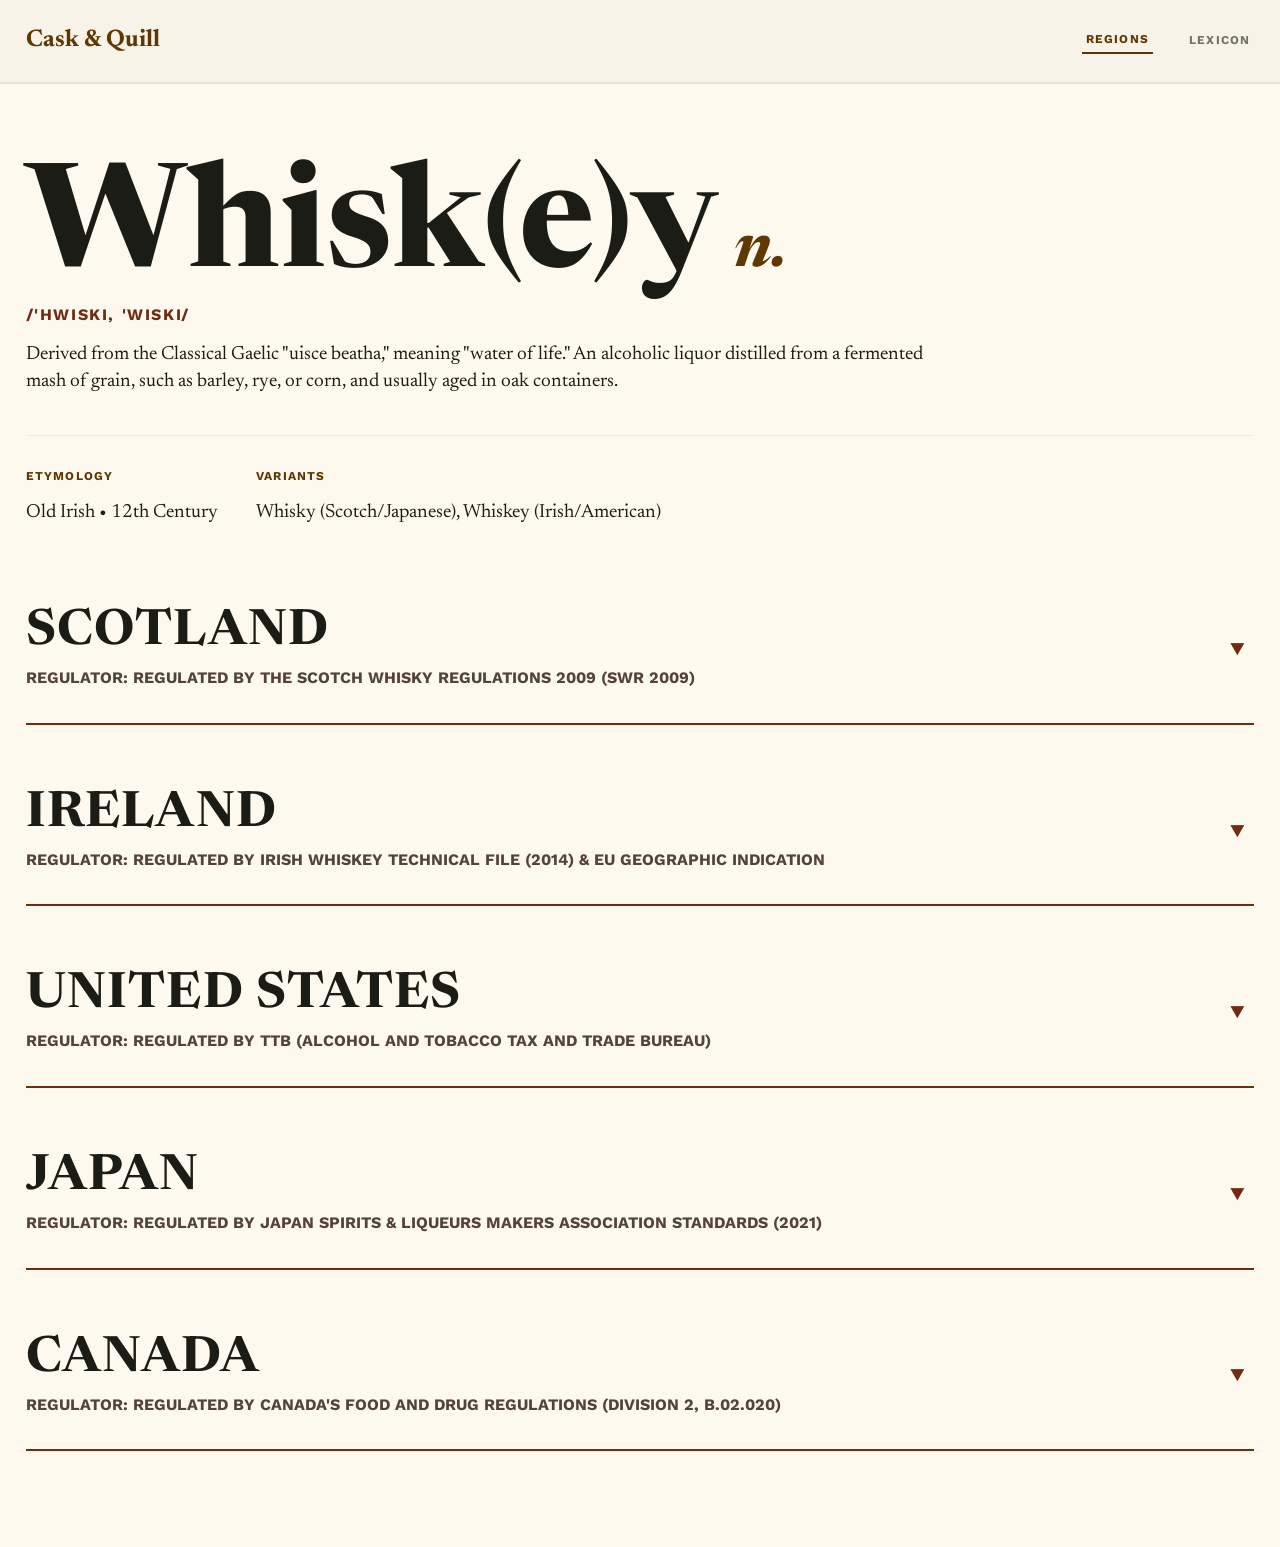
==== commit 36d8f11b: "start creating js components" ====
--- a/index.html
+++ b/index.html
@@ -48,8 +48,6 @@
 		</main>
 	</div>
 
-	<script src="assets/scripts/data/lexicon.js"></script>
-	<script src="assets/scripts/data/regions.js"></script>
-	<script src="assets/scripts/scripts.js"></script>
+	<script type="module" src="assets/scripts/scripts.js"></script>
 </body>
 </html>
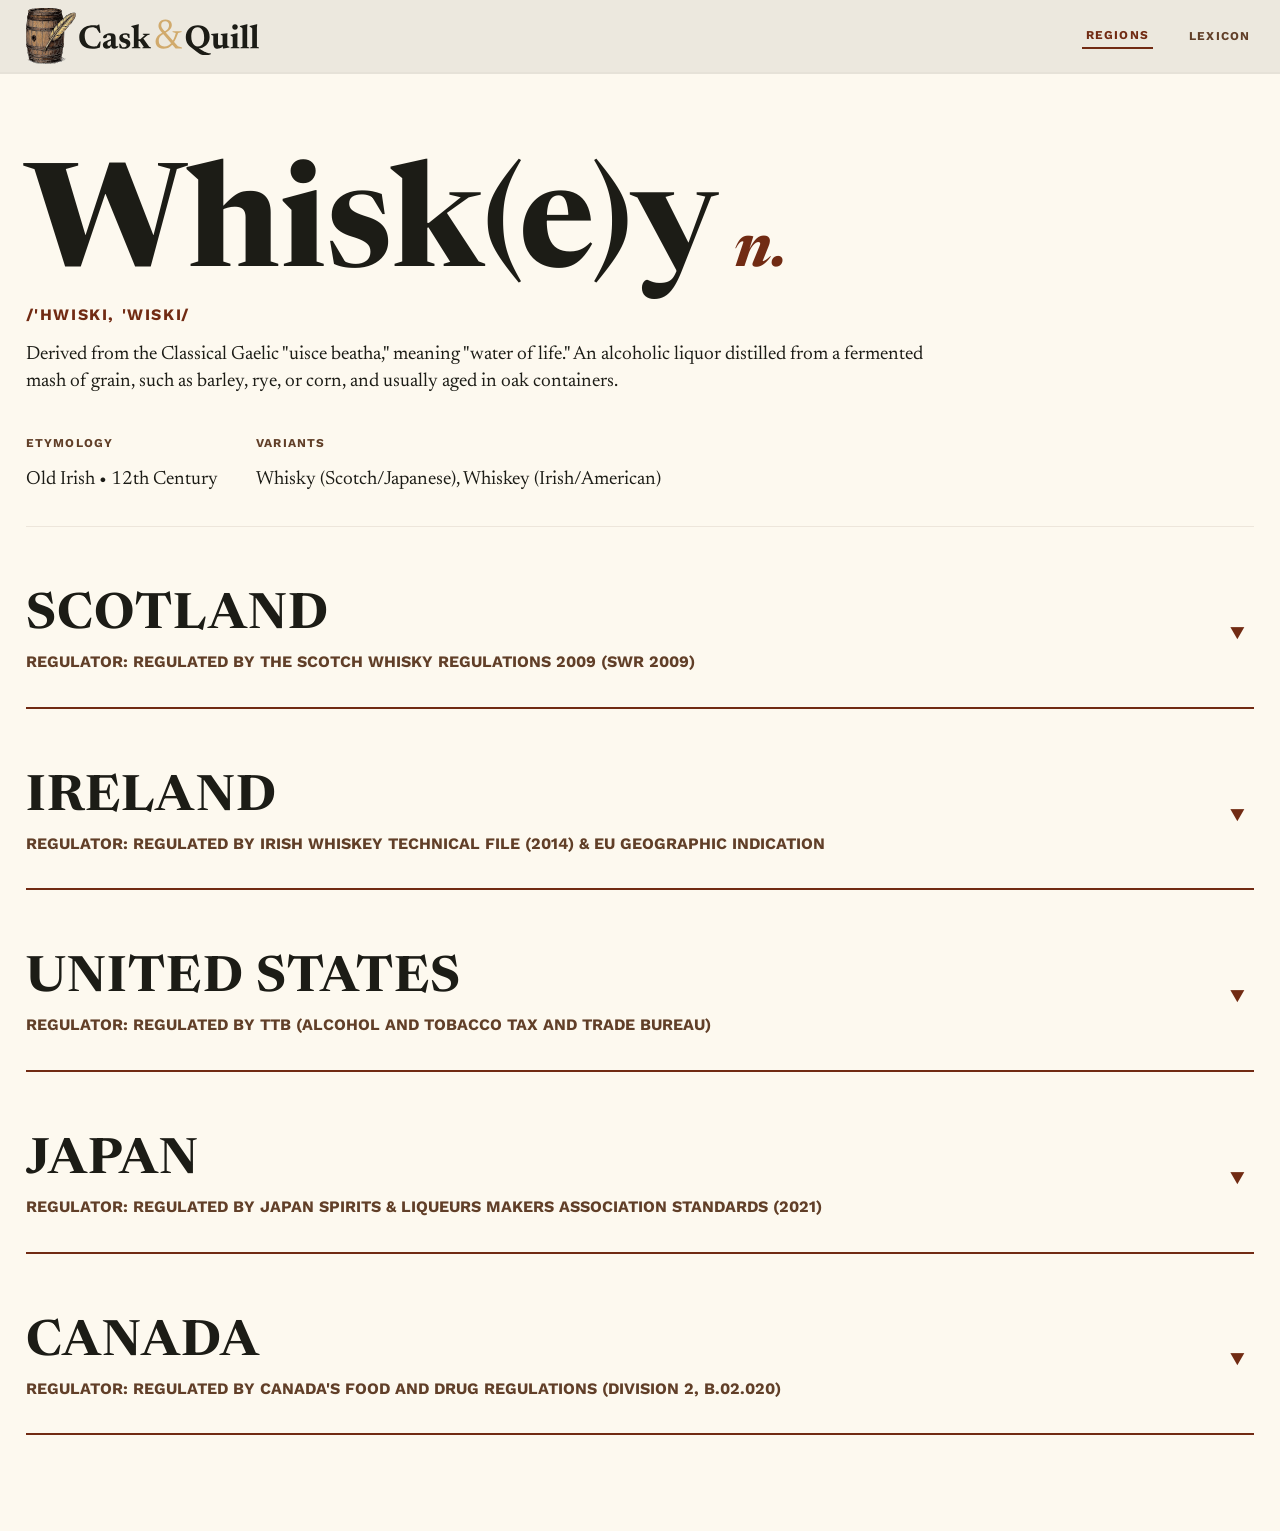
==== commit 83902b90: "update logo" ====
--- a/index.html
+++ b/index.html
@@ -13,7 +13,9 @@
 	<div id="app">
 		<header class="header">
 			<nav class="nav">
-				<a class="nav-title text-heading-md leading-normal" href="/">Cask & Quill</a>
+				<a class="nav-logo" href="/">
+					<img class="nav-logo-img" src="/assets/images/logo.svg" alt="Cask & Quill Logo">
+				</a>
 				<div class="nav-buttons">
 					<a id="regions-btn" class="button nav-btn active" href="/">Regions</a>
 					<a id="lexicon-btn" class="button nav-btn" href="/lexicon/">Lexicon</a>
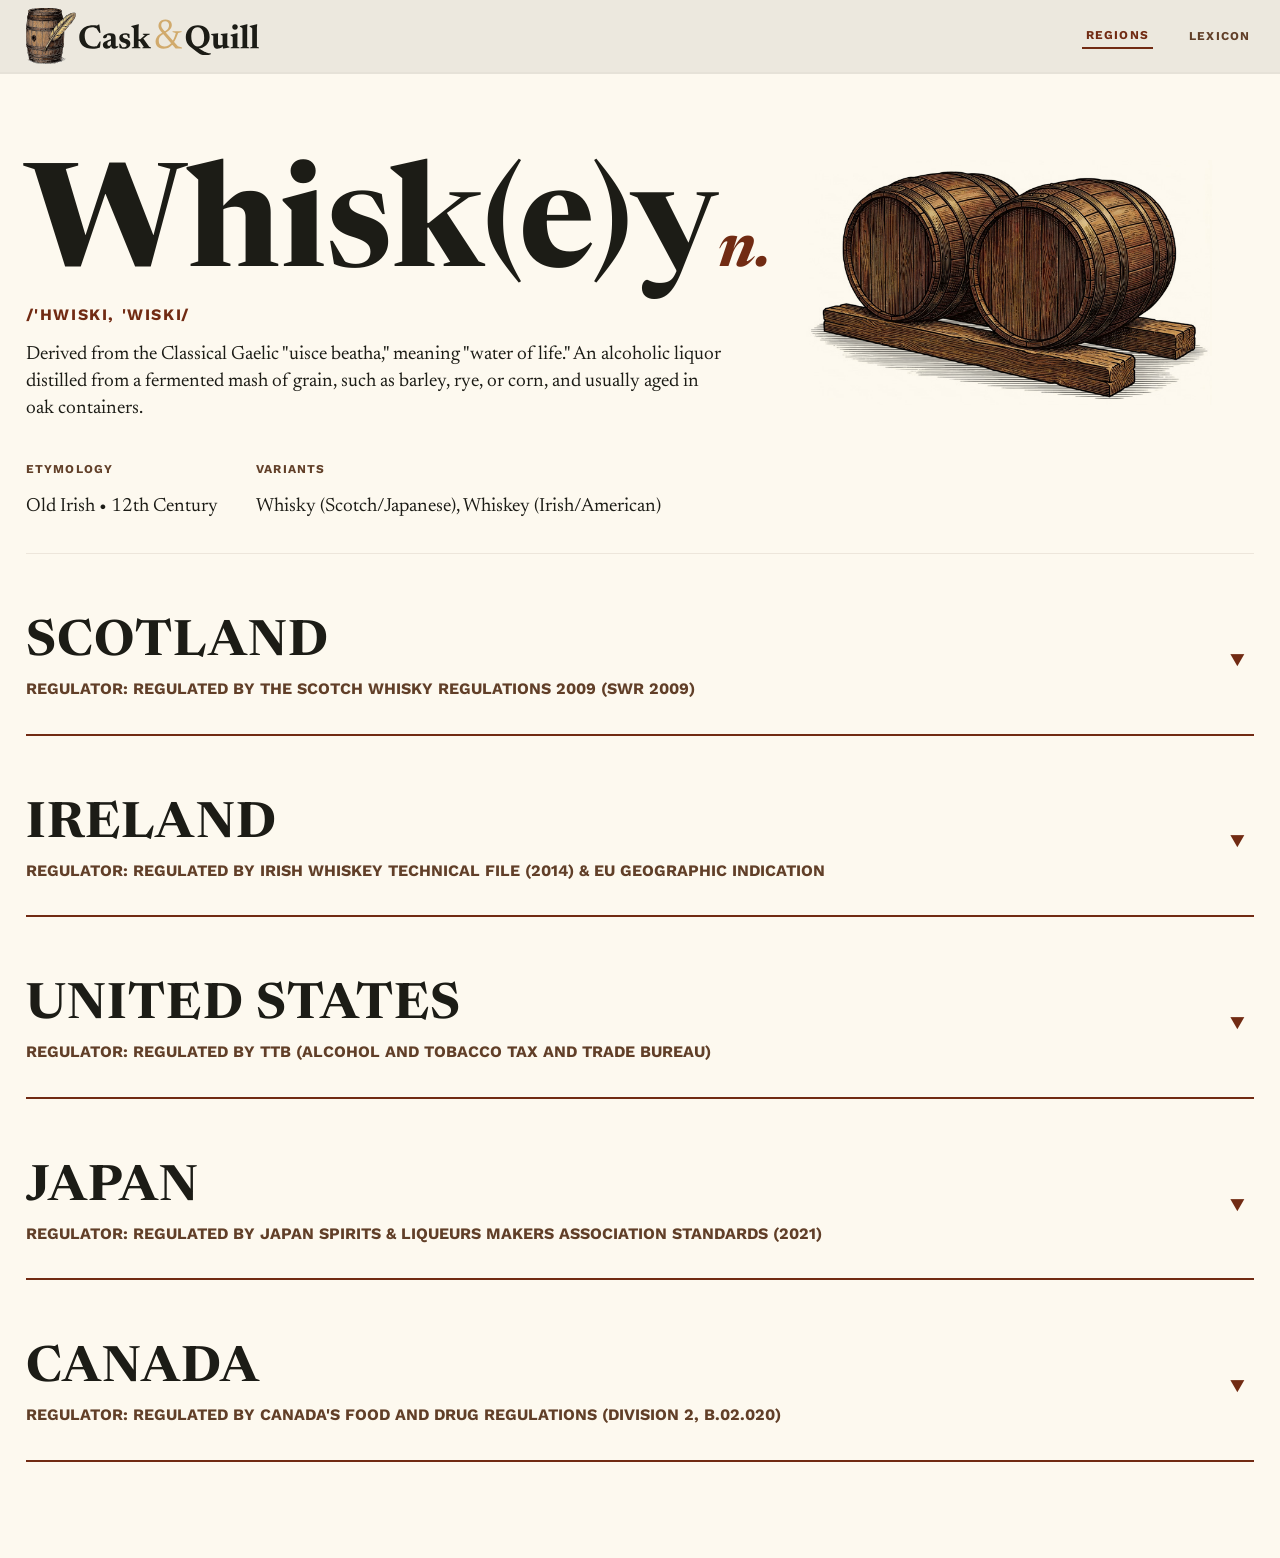
==== commit bad80b4b: "add hero images" ====
--- a/index.html
+++ b/index.html
@@ -26,10 +26,13 @@
 		<main class="main-content">
 			<div class="regions-container">
 				<section class="hero grid">
-					<div class="hero-heading grid-col-md-9">
+					<div class="hero-heading grid-col-md-12 grid-col-lg-7">
 						<h1 class="hero-title">Whisk(e)y <span class="hero-title-note text-display-sm italic">n.</span></h1>
 						<p class="text-label-md">/'hwiski, 'wiski/</p>
 						<p>Derived from the Classical Gaelic "uisce beatha," meaning "water of life." An alcoholic liquor distilled from a fermented mash of grain, such as barley, rye, or corn, and usually aged in oak containers.</p>
+					</div>
+					<div class="hero-image-col grid-col-md-12 grid-col-lg-5">
+						<img class="hero-image" src="/assets/images/hero-whiskey.jpg" alt="illustration of barrels" />
 					</div>
 					<div class="hero-meta grid-col-full">
 						<div class="meta-item">
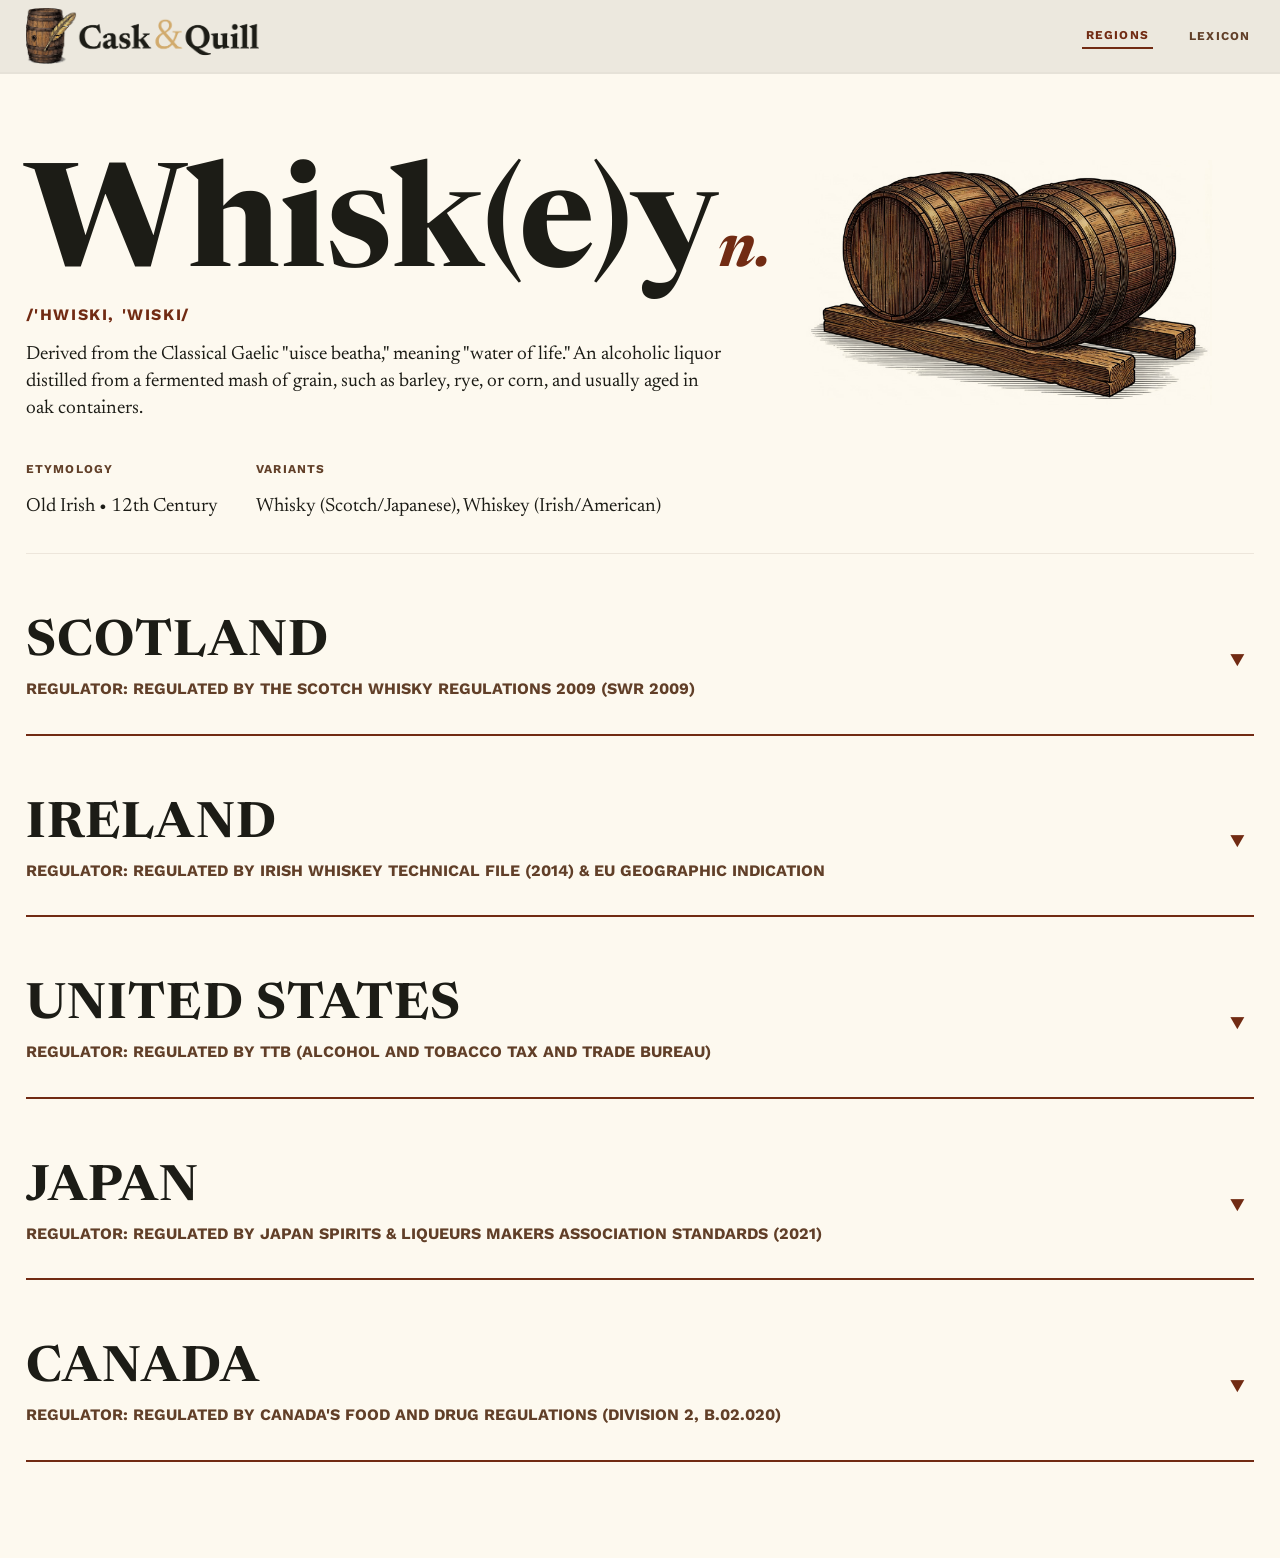
==== commit 987c2eba: "use png logo" ====
--- a/index.html
+++ b/index.html
@@ -14,7 +14,7 @@
 		<header class="header">
 			<nav class="nav">
 				<a class="nav-logo" href="/">
-					<img class="nav-logo-img" src="/assets/images/logo.svg" alt="Cask & Quill Logo">
+					<img class="nav-logo-img" src="/assets/images/logo.png" alt="Cask & Quill Logo">
 				</a>
 				<div class="nav-buttons">
 					<a id="regions-btn" class="button nav-btn active" href="/">Regions</a>
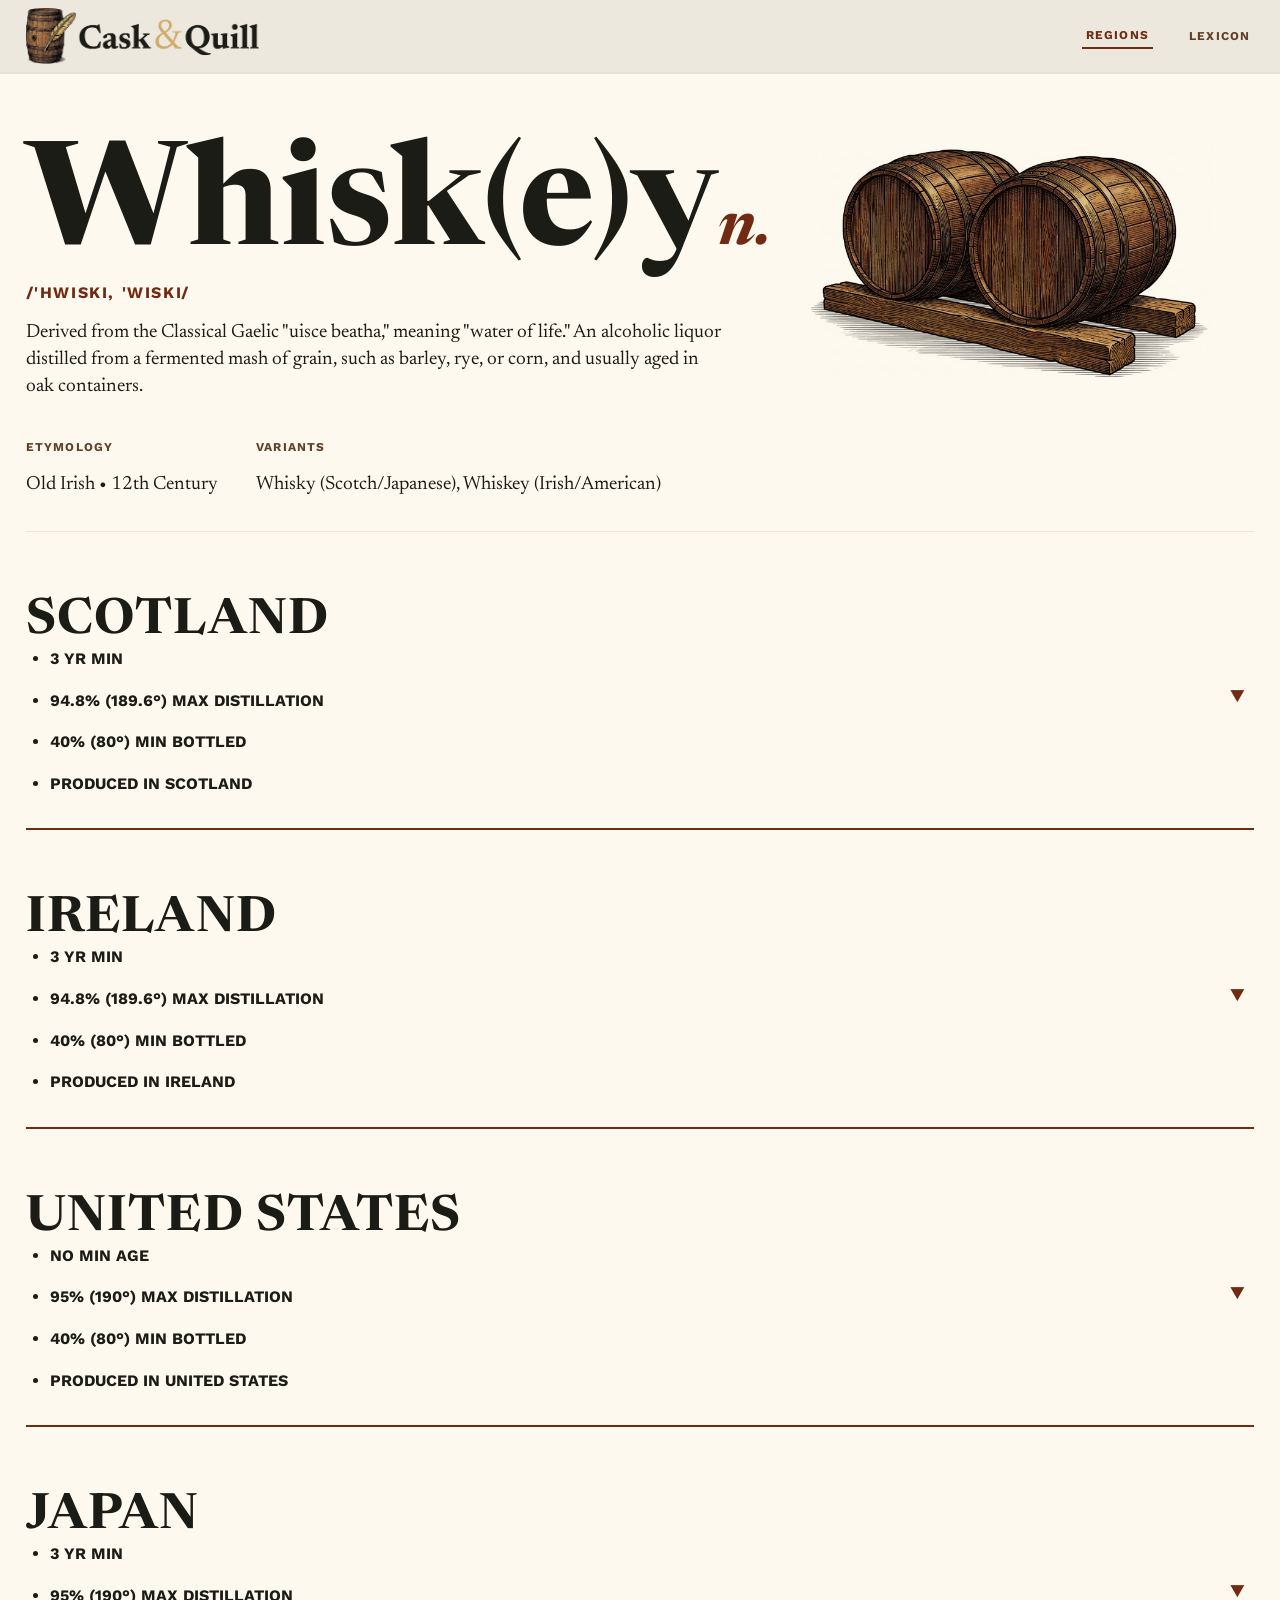
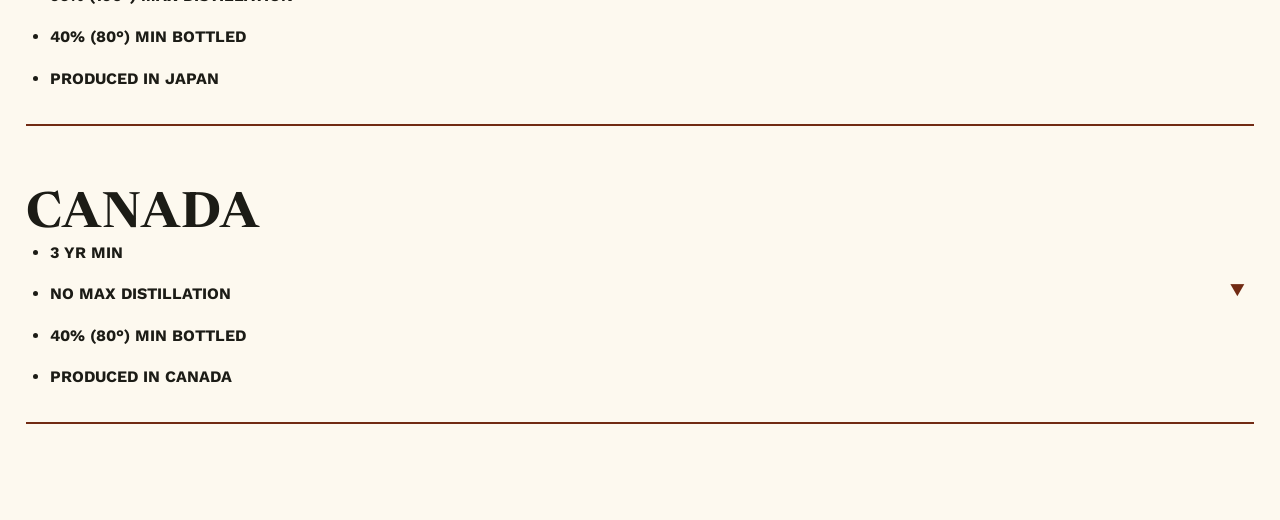
==== commit e9ccd5b5: "add favicon" ====
--- a/index.html
+++ b/index.html
@@ -3,55 +3,58 @@
 <head>
 	<meta charset="UTF-8">
 	<meta name="viewport" content="width=device-width, initial-scale=1.0">
-	<title>The Whiskey Lexicon</title>
+	<title>Cask & Quill</title>
+	<link rel="icon" type="image/png" href="/assets/images/favicon/favicon-96x96.png" sizes="96x96" />
+	<link rel="icon" type="image/svg+xml" href="/assets/images/favicon/favicon.svg" />
+	<link rel="shortcut icon" href="/assets/images/favicon/favicon.ico" />
+	<link rel="apple-touch-icon" sizes="180x180" href="/apple-touch-icon.png" />
+	<link rel="manifest" href="/site.webmanifest" />
 	<link rel="preconnect" href="https://fonts.googleapis.com">
 	<link rel="preconnect" href="https://fonts.gstatic.com" crossorigin>
 	<link href="https://fonts.googleapis.com/css2?family=Newsreader:ital,opsz,wght@0,6..72,200..800;1,6..72,200..800&family=Work+Sans:wght@300;400;500;600;700&display=swap" rel="stylesheet">
 	<link rel="stylesheet" href="assets/styles/styles.css">
 </head>
 <body>
-	<div id="app">
-		<header class="header">
-			<nav class="nav">
-				<a class="nav-logo" href="/">
-					<img class="nav-logo-img" src="/assets/images/logo.png" alt="Cask & Quill Logo">
-				</a>
-				<div class="nav-buttons">
-					<a id="regions-btn" class="button nav-btn active" href="/">Regions</a>
-					<a id="lexicon-btn" class="button nav-btn" href="/lexicon/">Lexicon</a>
+	<header class="header">
+		<nav class="nav">
+			<a class="nav-logo" href="/">
+				<img class="nav-logo-img" src="/assets/images/logo.png" alt="Cask & Quill Logo">
+			</a>
+			<div class="nav-buttons">
+				<a id="regions-btn" class="button nav-btn active" href="/">Regions</a>
+				<a id="lexicon-btn" class="button nav-btn" href="/lexicon/">Lexicon</a>
+			</div>
+		</nav>
+	</header>
+
+	<main class="main-content">
+		<div class="regions-container">
+			<section class="hero grid">
+				<div class="hero-heading grid-col-md-12 grid-col-lg-7">
+					<h1 class="hero-title">Whisk(e)y <span class="hero-title-note text-display-sm italic">n.</span></h1>
+					<p class="text-label-md">/'hwiski, 'wiski/</p>
+					<p>Derived from the Classical Gaelic "uisce beatha," meaning "water of life." An alcoholic liquor distilled from a fermented mash of grain, such as barley, rye, or corn, and usually aged in oak containers.</p>
 				</div>
-			</nav>
-		</header>
+				<div class="hero-image-col grid-col-md-12 grid-col-lg-5">
+					<img class="hero-image" src="/assets/images/hero-whiskey.jpg" alt="illustration of barrels" />
+				</div>
+				<div class="hero-meta grid-col-full">
+					<div class="meta-item">
+						<p class="text-label">Etymology</p>
+						<p>Old Irish • 12th Century</p>
+					</div>
+					<div class="meta-item">
+						<p class="text-label">Variants</p>
+						<p>Whisky (Scotch/Japanese), Whiskey (Irish/American)</p>
+					</div>
+				</div>
+			</section>
 
-		<main class="main-content">
-			<div class="regions-container">
-				<section class="hero grid">
-					<div class="hero-heading grid-col-md-12 grid-col-lg-7">
-						<h1 class="hero-title">Whisk(e)y <span class="hero-title-note text-display-sm italic">n.</span></h1>
-						<p class="text-label-md">/'hwiski, 'wiski/</p>
-						<p>Derived from the Classical Gaelic "uisce beatha," meaning "water of life." An alcoholic liquor distilled from a fermented mash of grain, such as barley, rye, or corn, and usually aged in oak containers.</p>
-					</div>
-					<div class="hero-image-col grid-col-md-12 grid-col-lg-5">
-						<img class="hero-image" src="/assets/images/hero-whiskey.jpg" alt="illustration of barrels" />
-					</div>
-					<div class="hero-meta grid-col-full">
-						<div class="meta-item">
-							<p class="text-label">Etymology</p>
-							<p>Old Irish • 12th Century</p>
-						</div>
-						<div class="meta-item">
-							<p class="text-label">Variants</p>
-							<p>Whisky (Scotch/Japanese), Whiskey (Irish/American)</p>
-						</div>
-					</div>
-				</section>
-
-				<div id="regions-list" class="regions-list">
-					<!-- Regions will be populated by JavaScript -->
-				</div>
+			<div id="regions-list" class="regions-list">
+				<!-- Regions will be populated by JavaScript -->
 			</div>
-		</main>
-	</div>
+		</div>
+	</main>
 
 	<script type="module" src="assets/scripts/scripts.js"></script>
 </body>
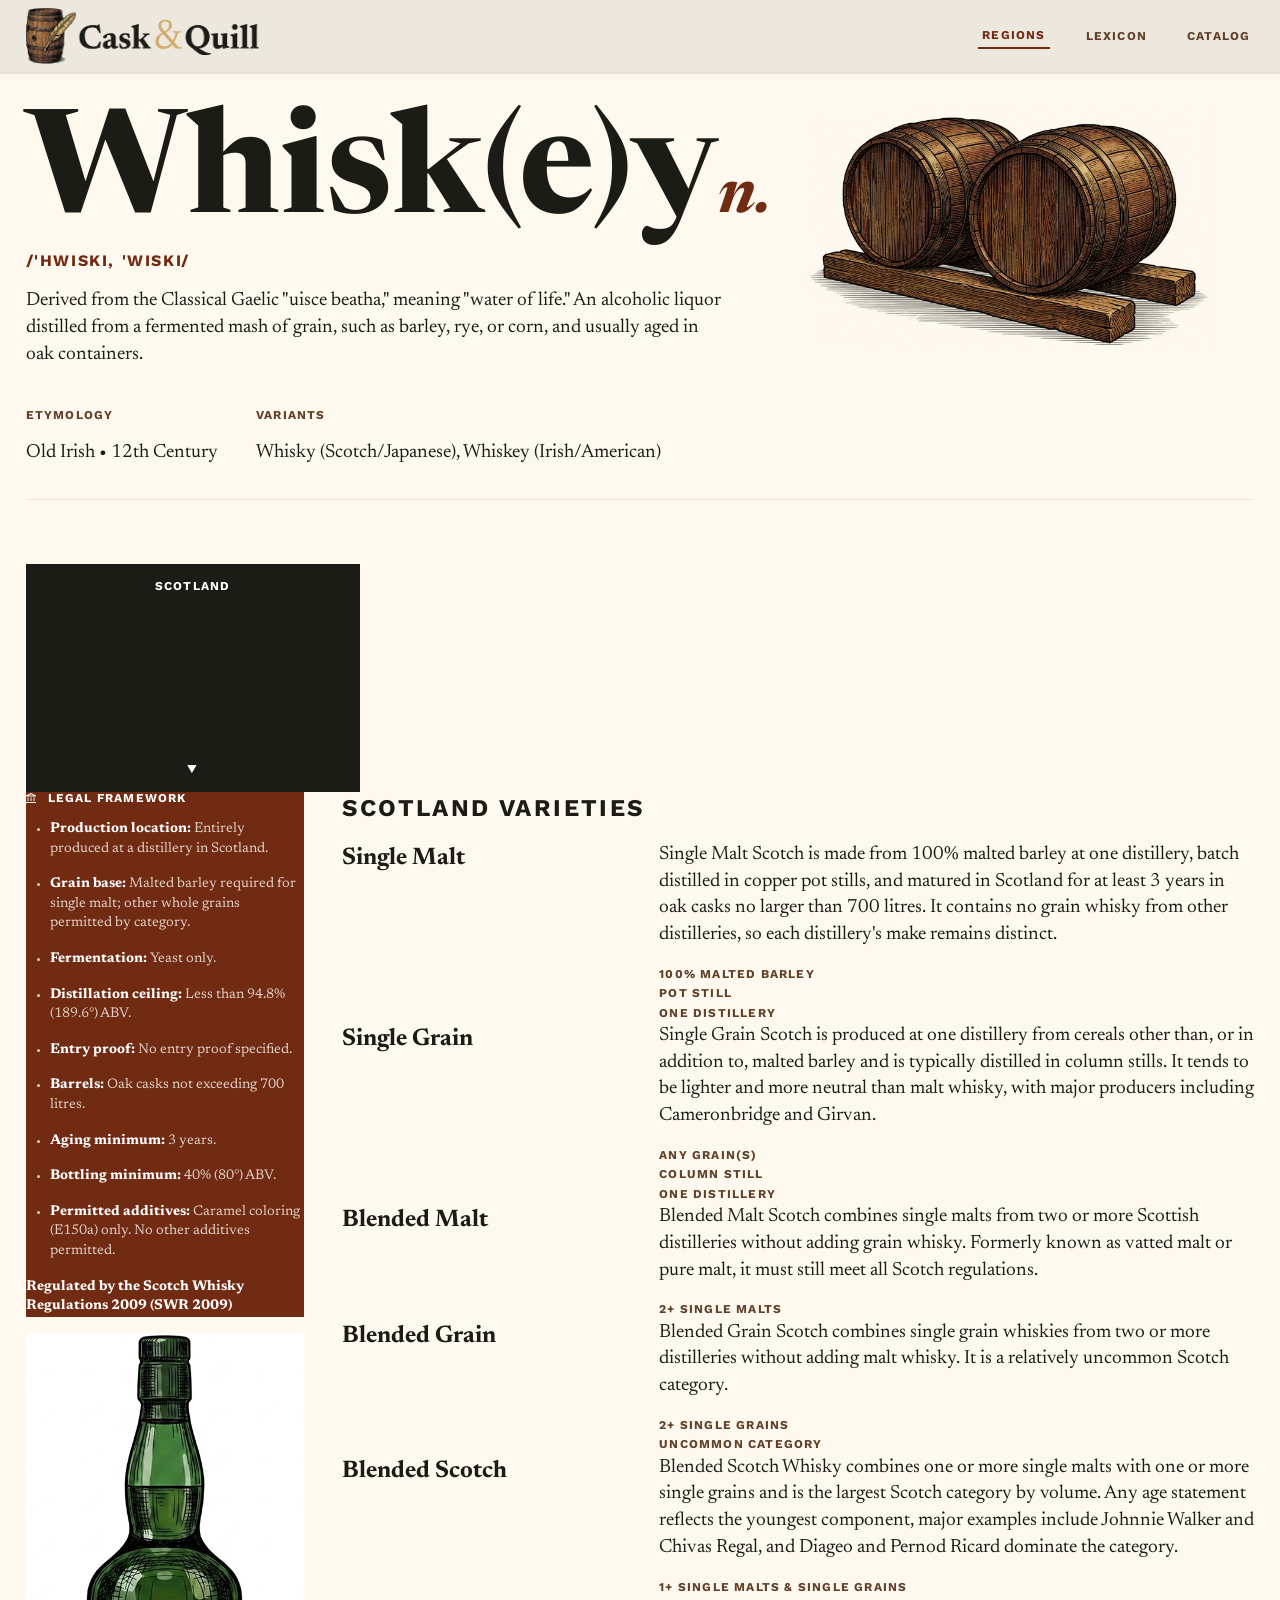
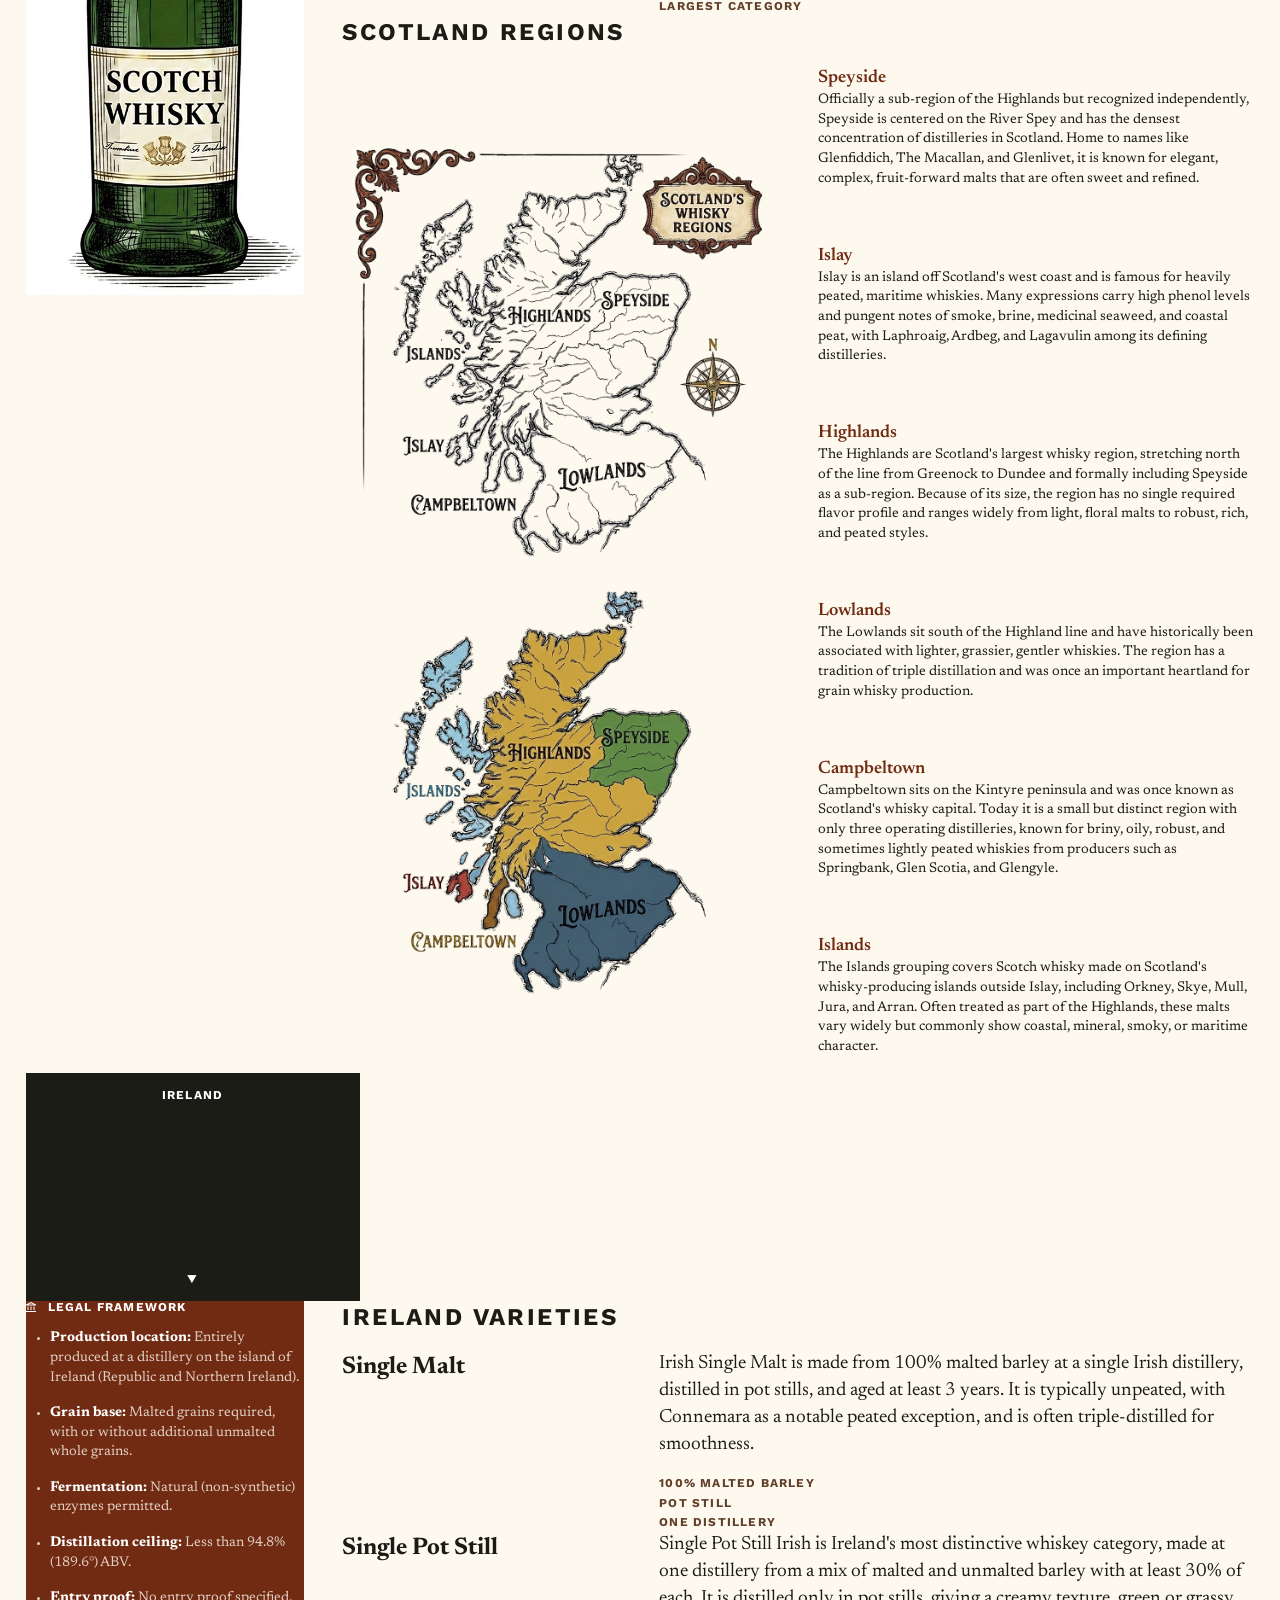
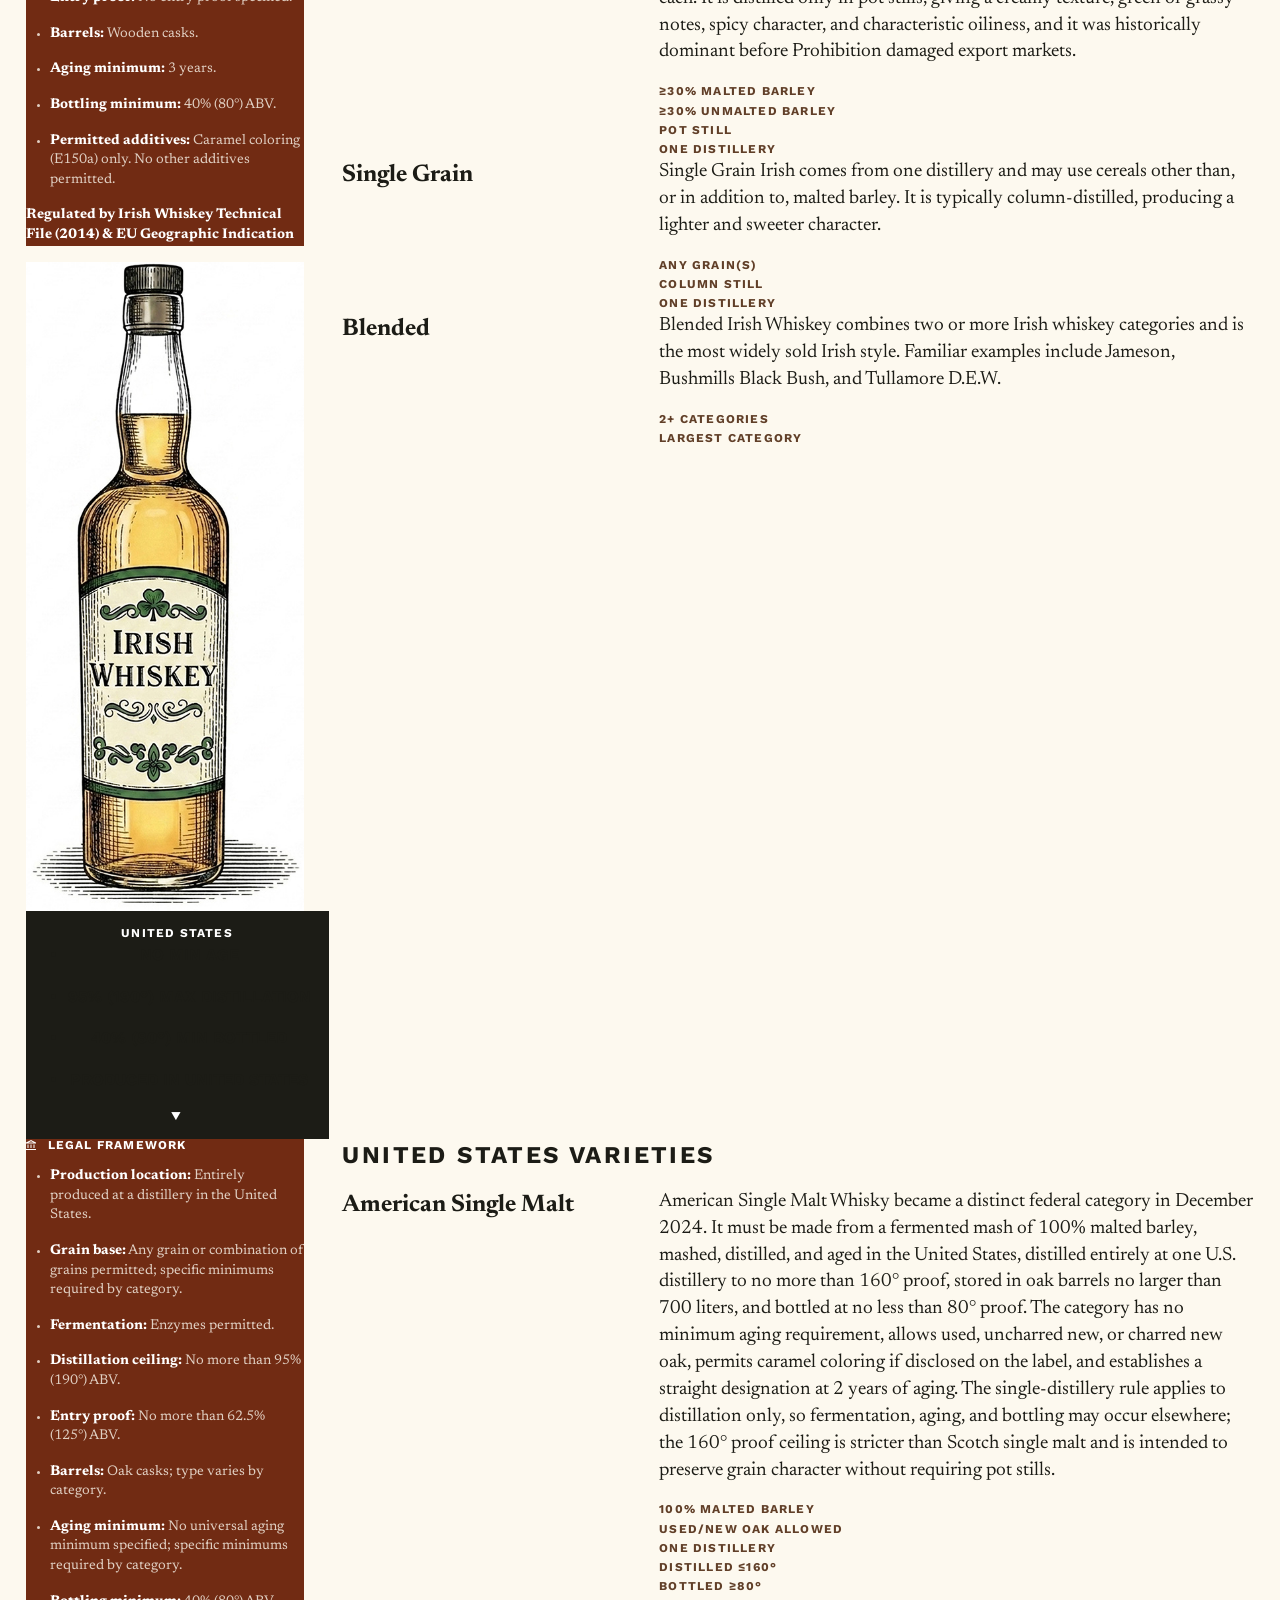
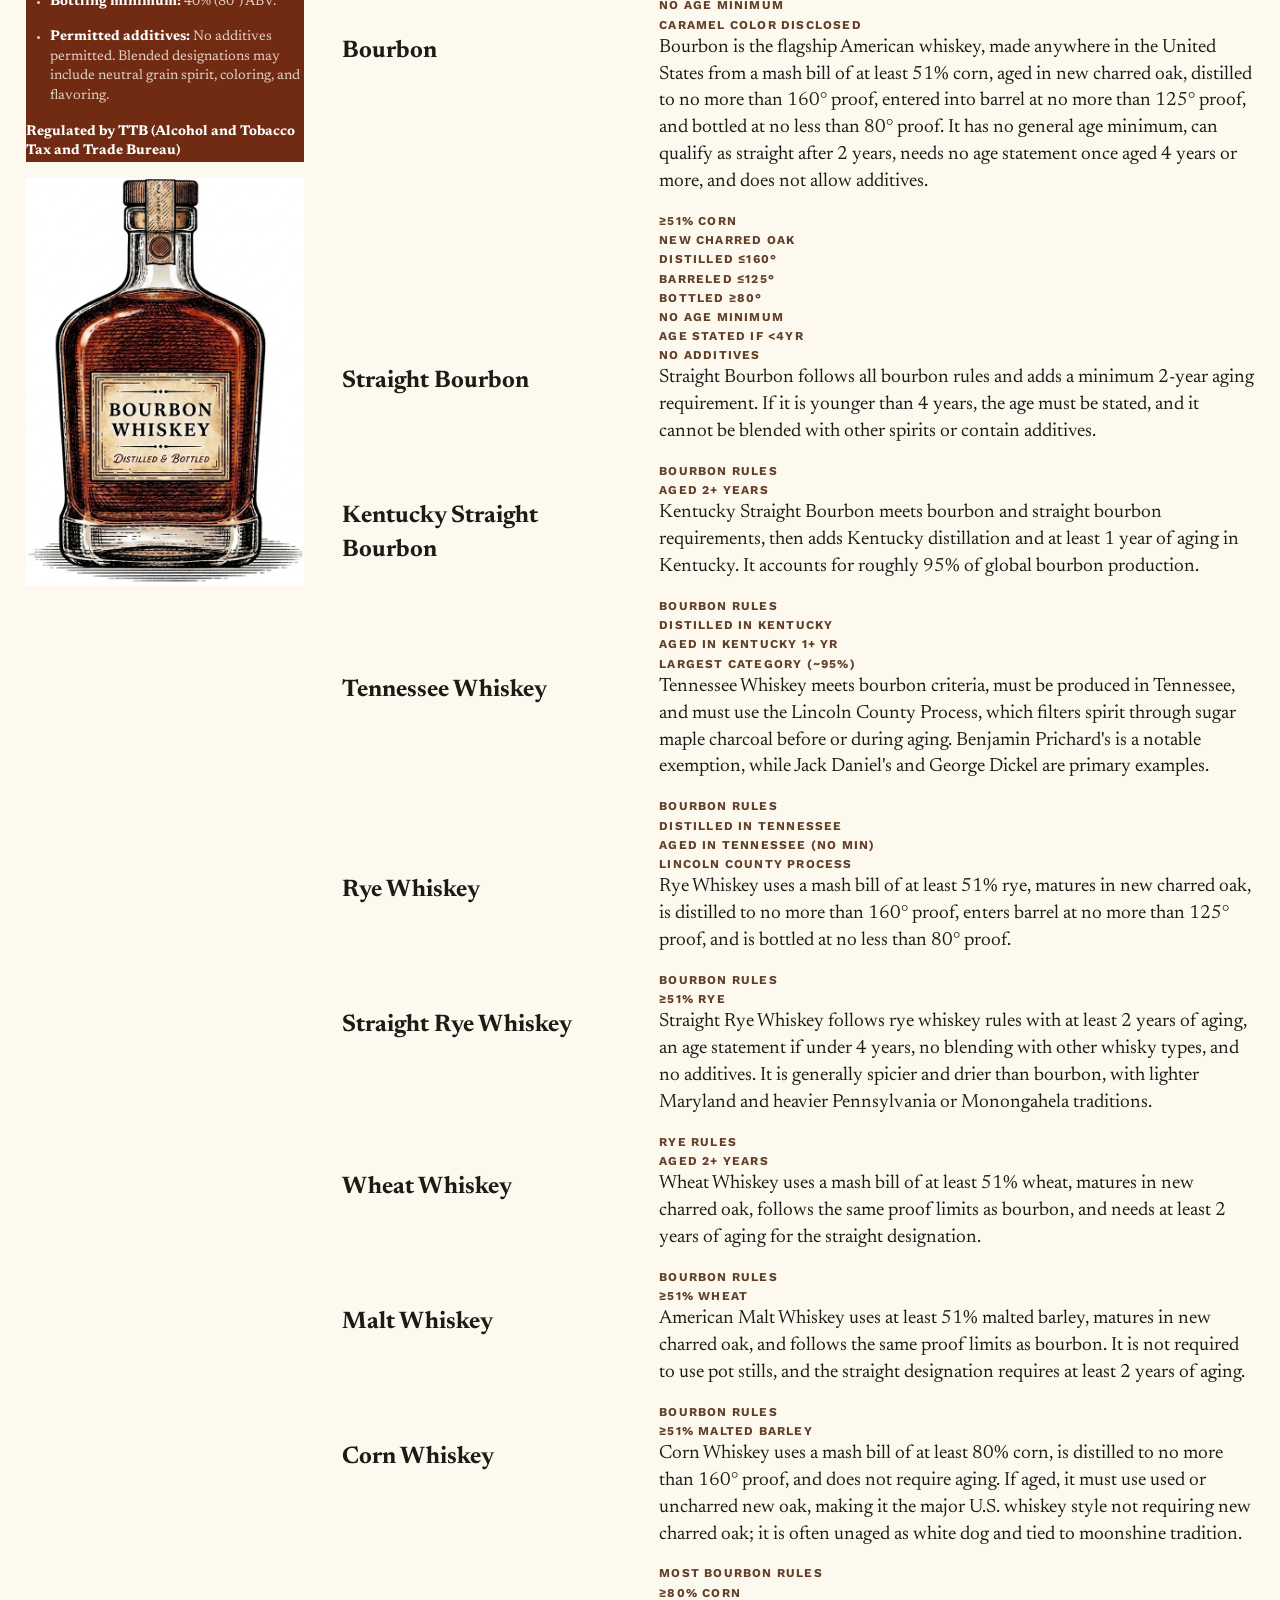
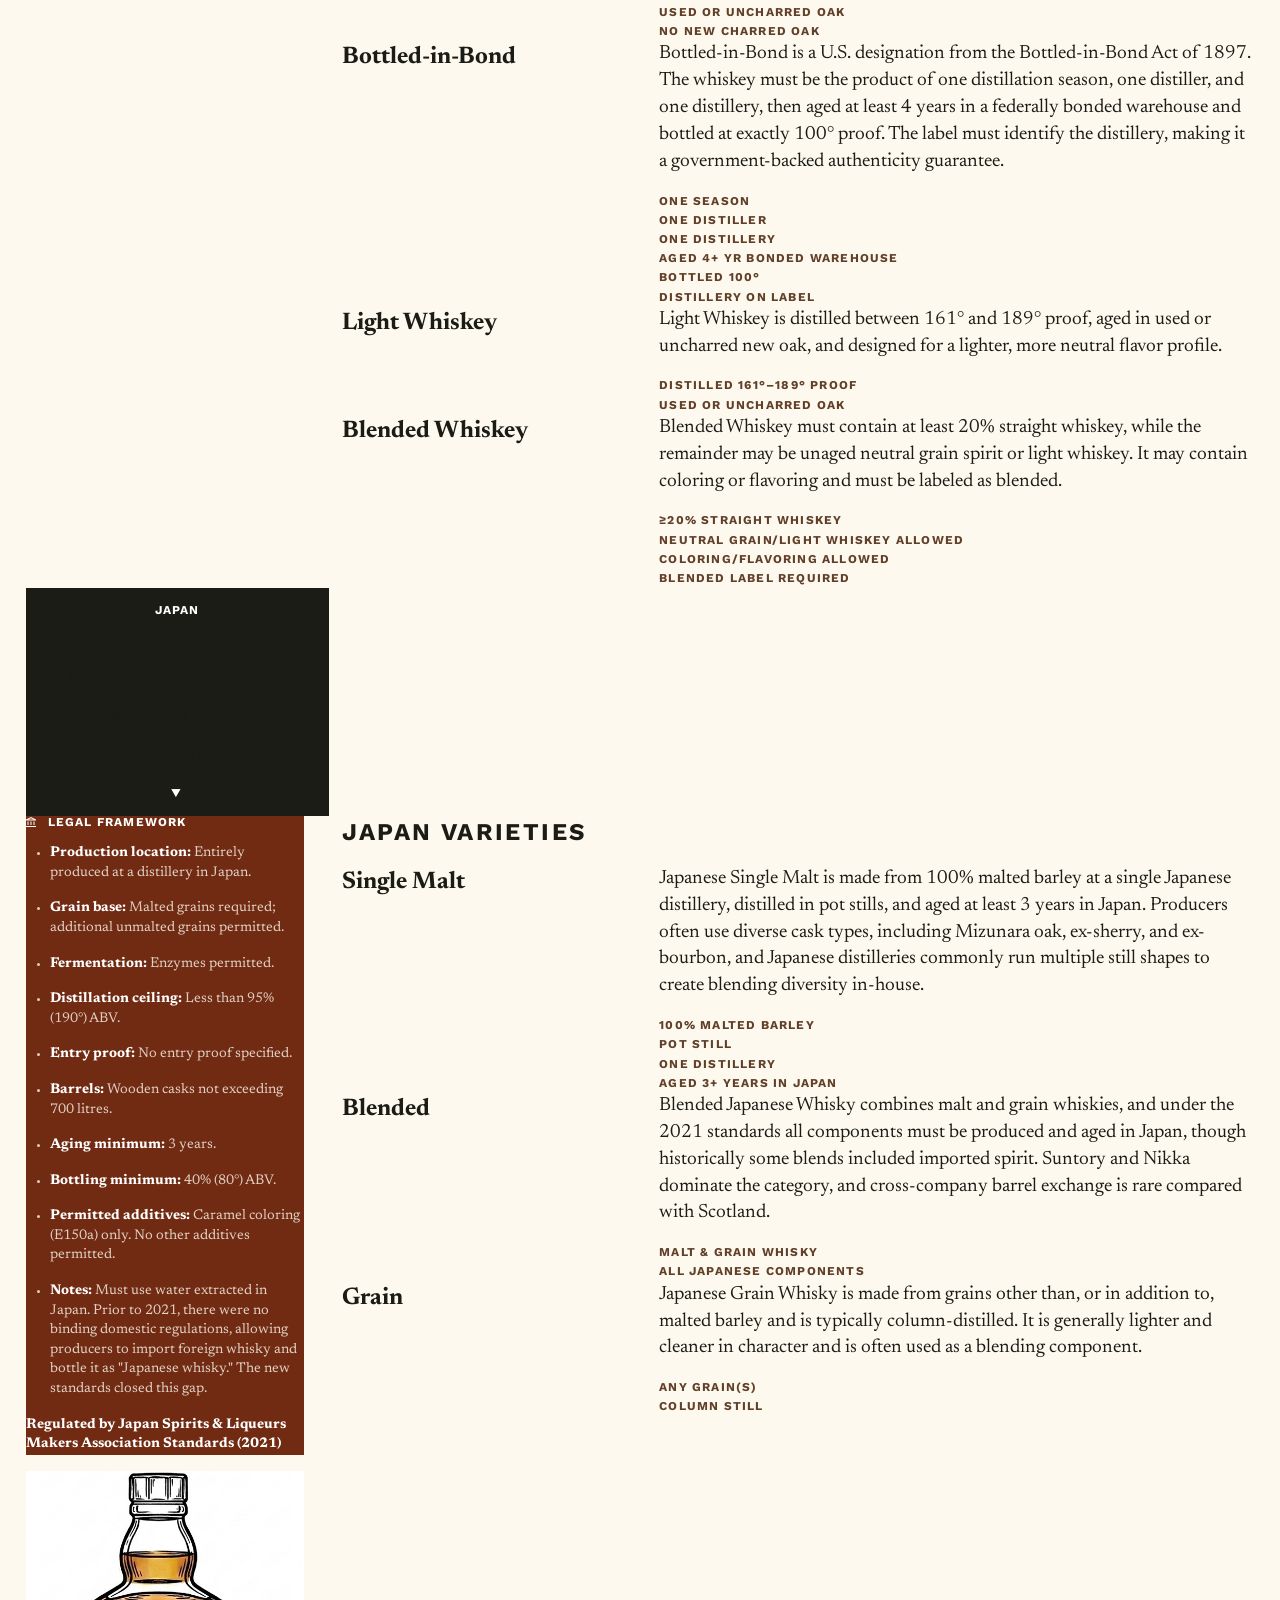
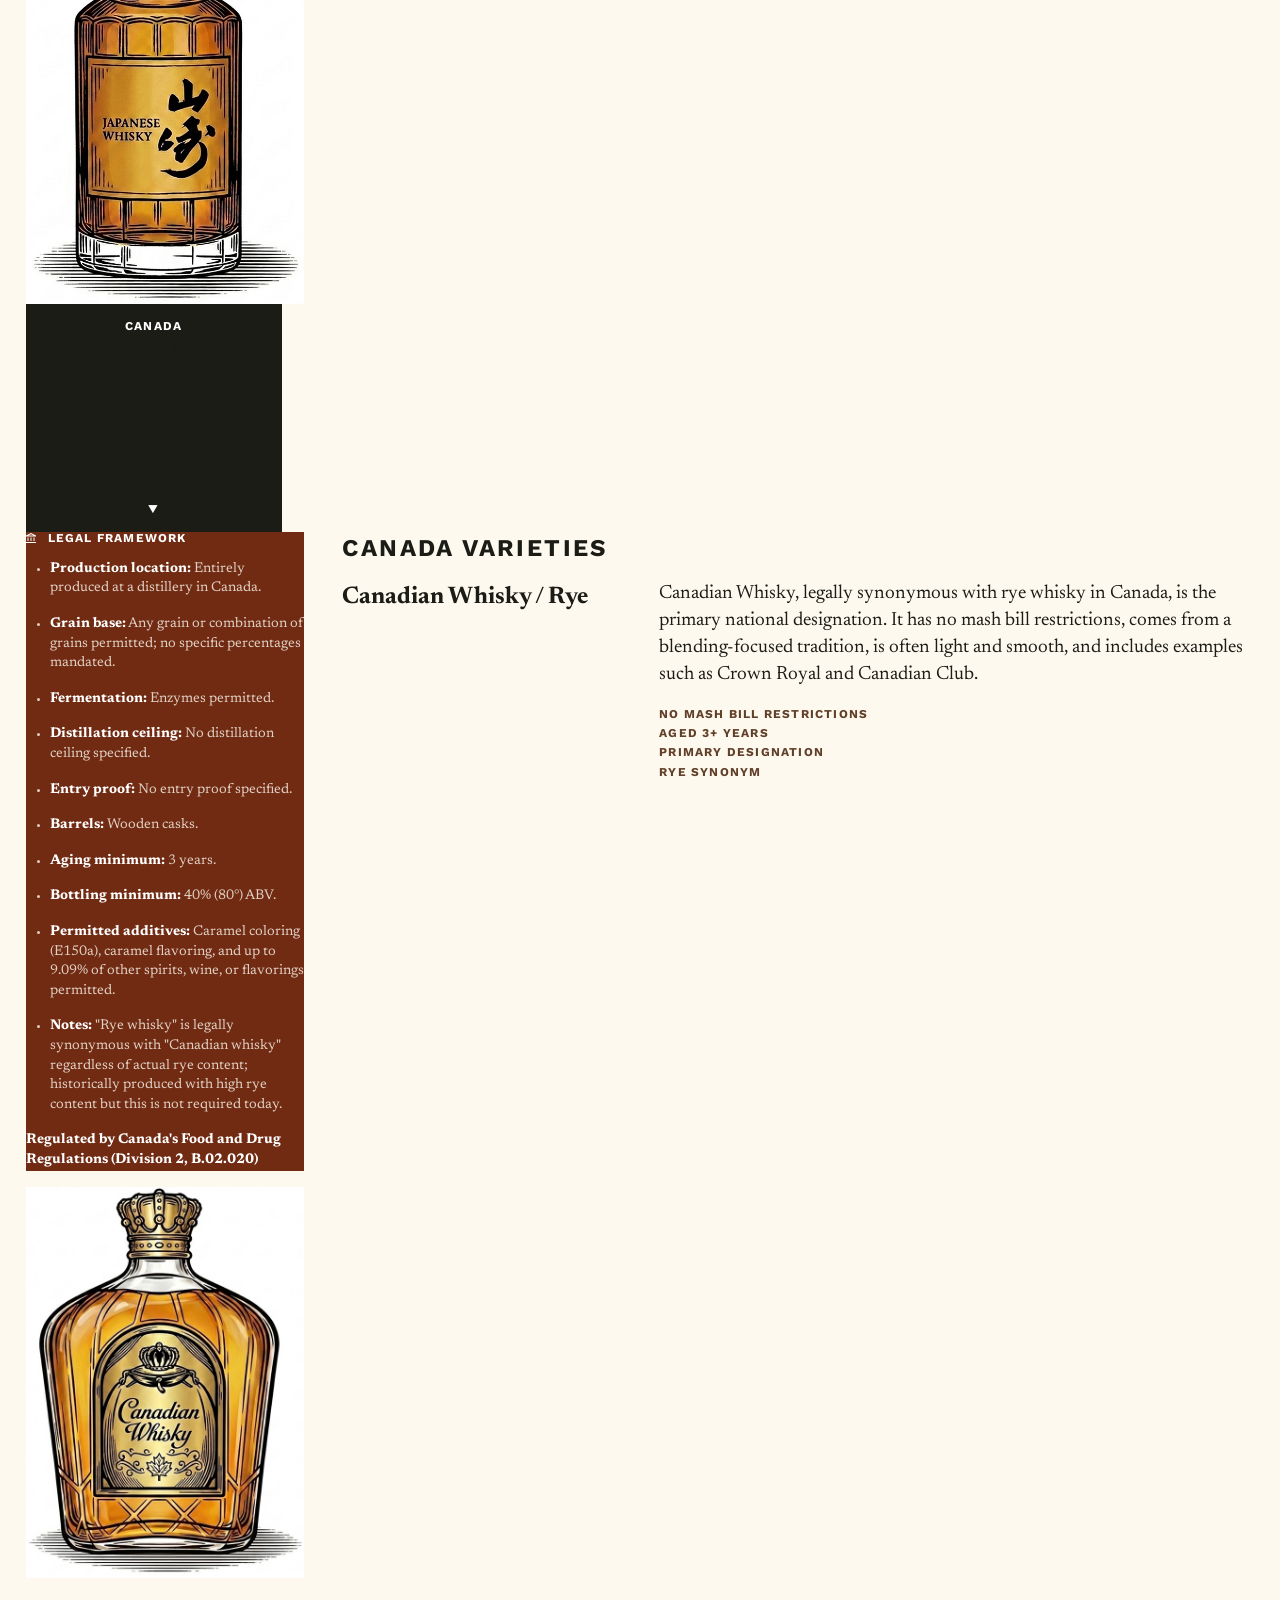
==== commit c166bbe4: "update button styles" ====
--- a/index.html
+++ b/index.html
@@ -8,11 +8,11 @@
 	<link rel="icon" type="image/svg+xml" href="/assets/images/favicon/favicon.svg" />
 	<link rel="shortcut icon" href="/assets/images/favicon/favicon.ico" />
 	<link rel="apple-touch-icon" sizes="180x180" href="/apple-touch-icon.png" />
-	<link rel="manifest" href="/site.webmanifest" />
+	<link rel="manifest" href="/assets/images/favicon/site.webmanifest" />
 	<link rel="preconnect" href="https://fonts.googleapis.com">
 	<link rel="preconnect" href="https://fonts.gstatic.com" crossorigin>
 	<link href="https://fonts.googleapis.com/css2?family=Newsreader:ital,opsz,wght@0,6..72,200..800;1,6..72,200..800&family=Work+Sans:wght@300;400;500;600;700&display=swap" rel="stylesheet">
-	<link rel="stylesheet" href="assets/styles/styles.css">
+	<link rel="stylesheet" href="/assets/styles/styles.css">
 </head>
 <body>
 	<header class="header">
@@ -21,8 +21,9 @@
 				<img class="nav-logo-img" src="/assets/images/logo.png" alt="Cask & Quill Logo">
 			</a>
 			<div class="nav-buttons">
-				<a id="regions-btn" class="button nav-btn active" href="/">Regions</a>
-				<a id="lexicon-btn" class="button nav-btn" href="/lexicon/">Lexicon</a>
+				<a id="regions-btn" class="button button-tertiary active" href="/">Regions</a>
+				<a id="lexicon-btn" class="button button-tertiary" href="/lexicon/">Lexicon</a>
+				<a id="catalog-btn" class="button button-tertiary" href="/catalog/">Catalog</a>
 			</div>
 		</nav>
 	</header>
@@ -56,6 +57,6 @@
 		</div>
 	</main>
 
-	<script type="module" src="assets/scripts/scripts.js"></script>
+	<script type="module" src="/assets/scripts/scripts.js"></script>
 </body>
 </html>
--- a/assets/styles/styles.css
+++ b/assets/styles/styles.css
@@ -5,9 +5,12 @@
 @import "base/base.css" layer(base);
 @import "base/grid.css" layer(base);
 @import "base/typography.css";
+@import "base/buttons.css";
 @import "layout.css" layer(layout);
 @import "components/hero.css" layer(components);
-@import "components/lexicon.css" layer(components);
-@import "components/regions.css" layer(components);
+@import "components/lexicon/index.css" layer(components);
+@import "components/catalog/index.css" layer(components);
+@import "components/regions/index.css" layer(components);
 @import "utilities.css" layer(utilities);
 @import "themes/theme-accent.css" layer(themes);
+@import "themes/theme-primary.css" layer(themes);
